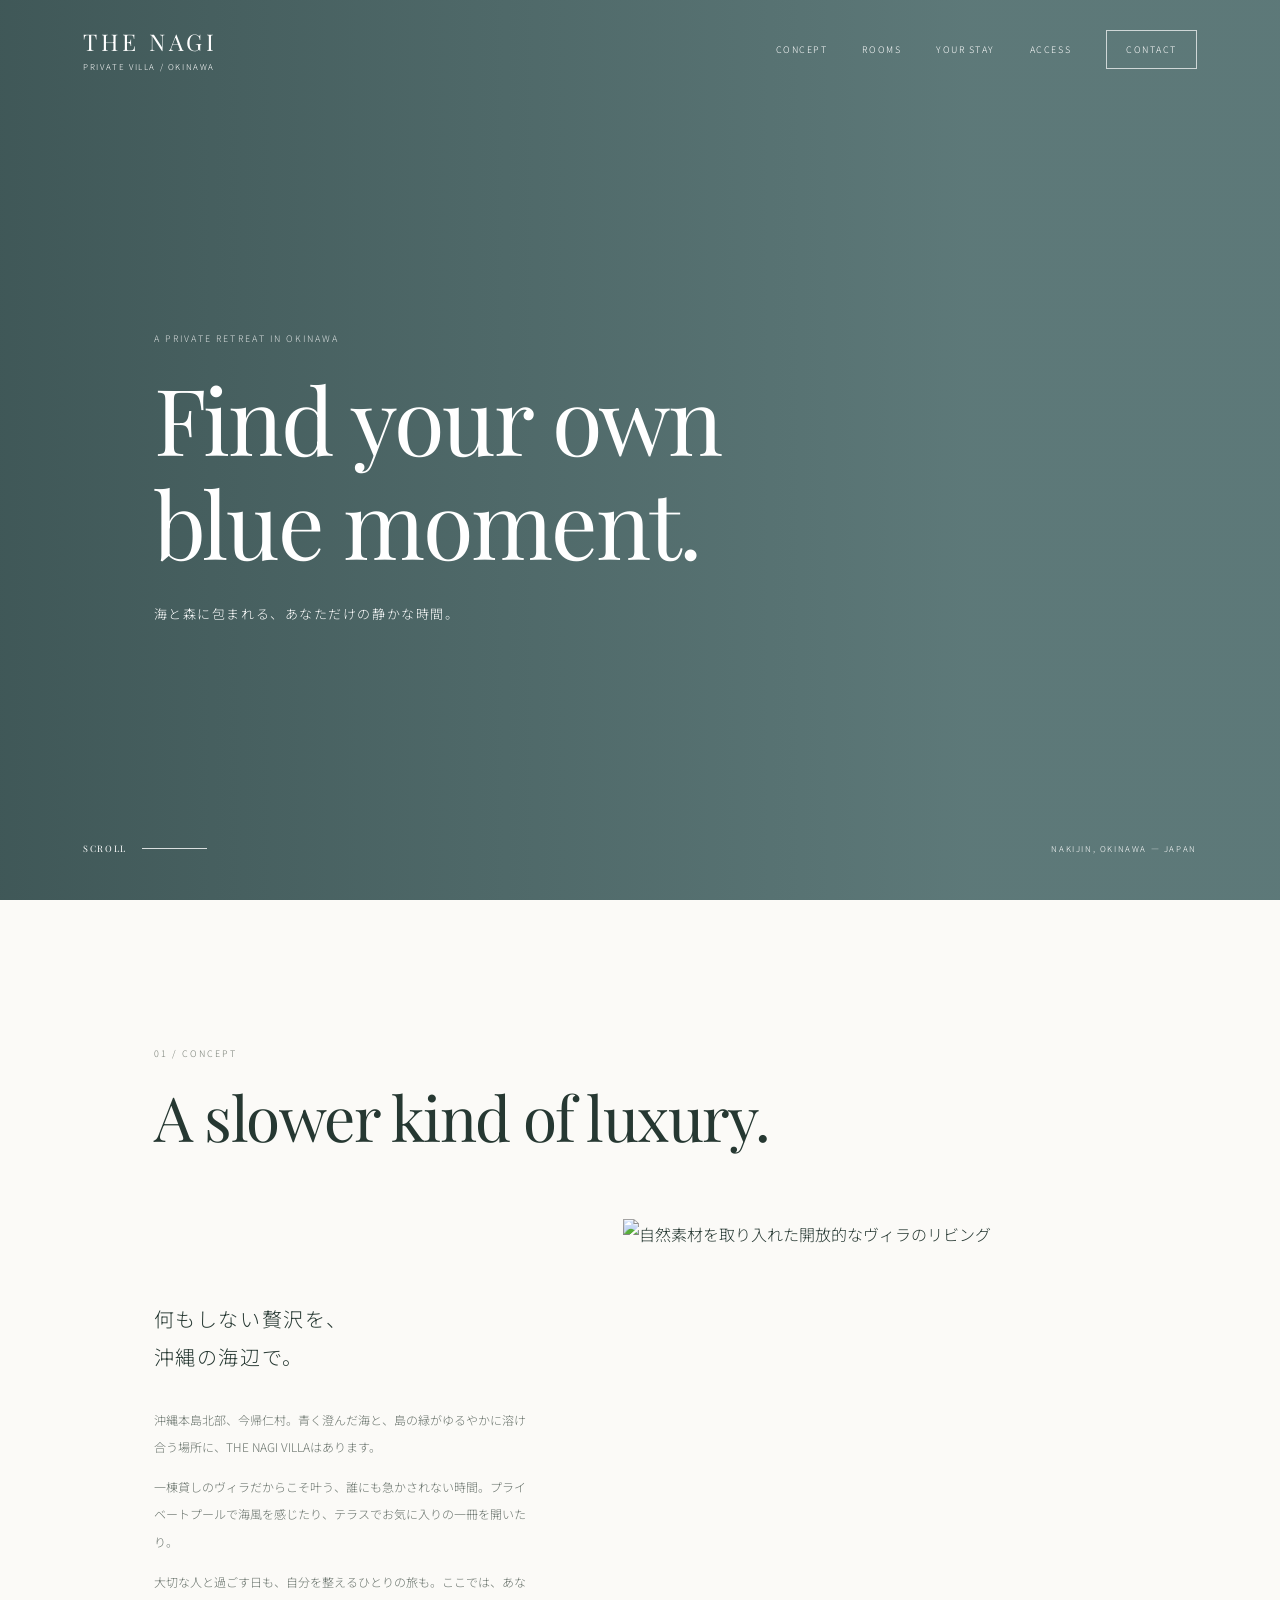
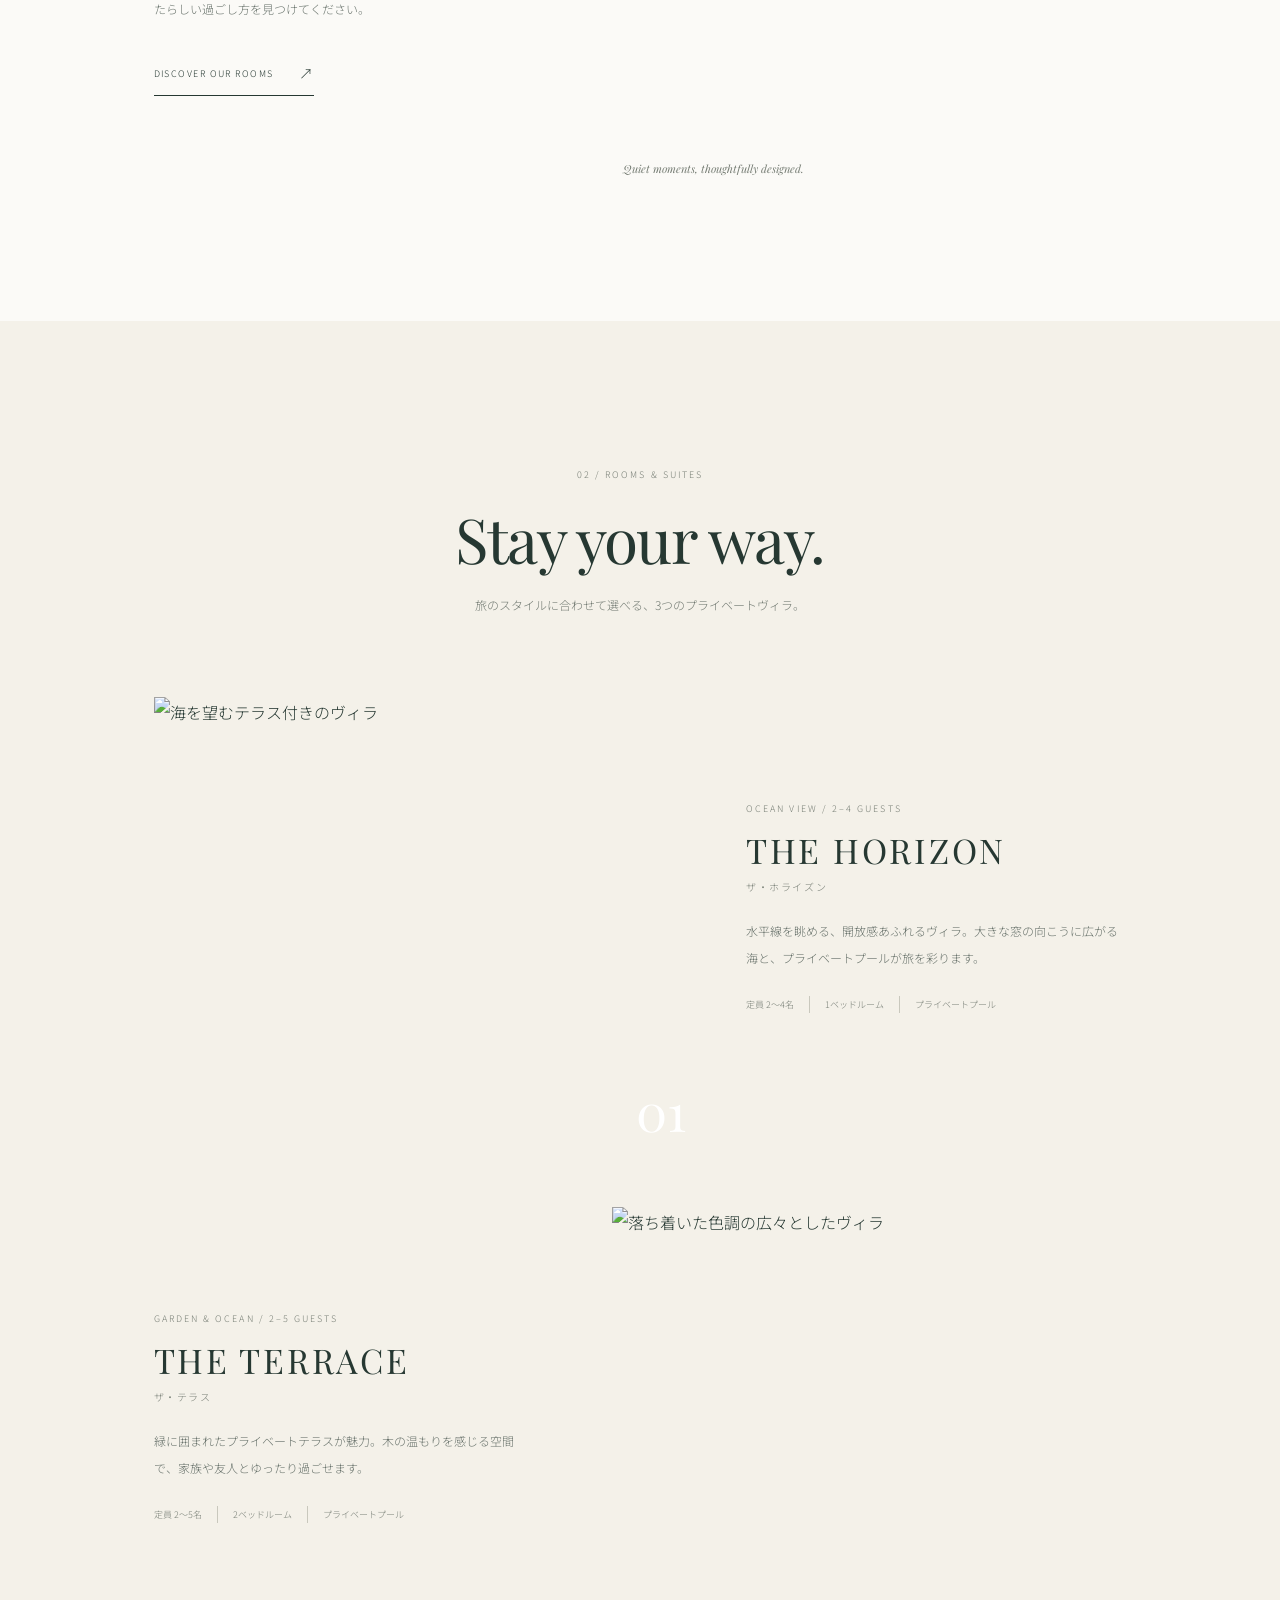
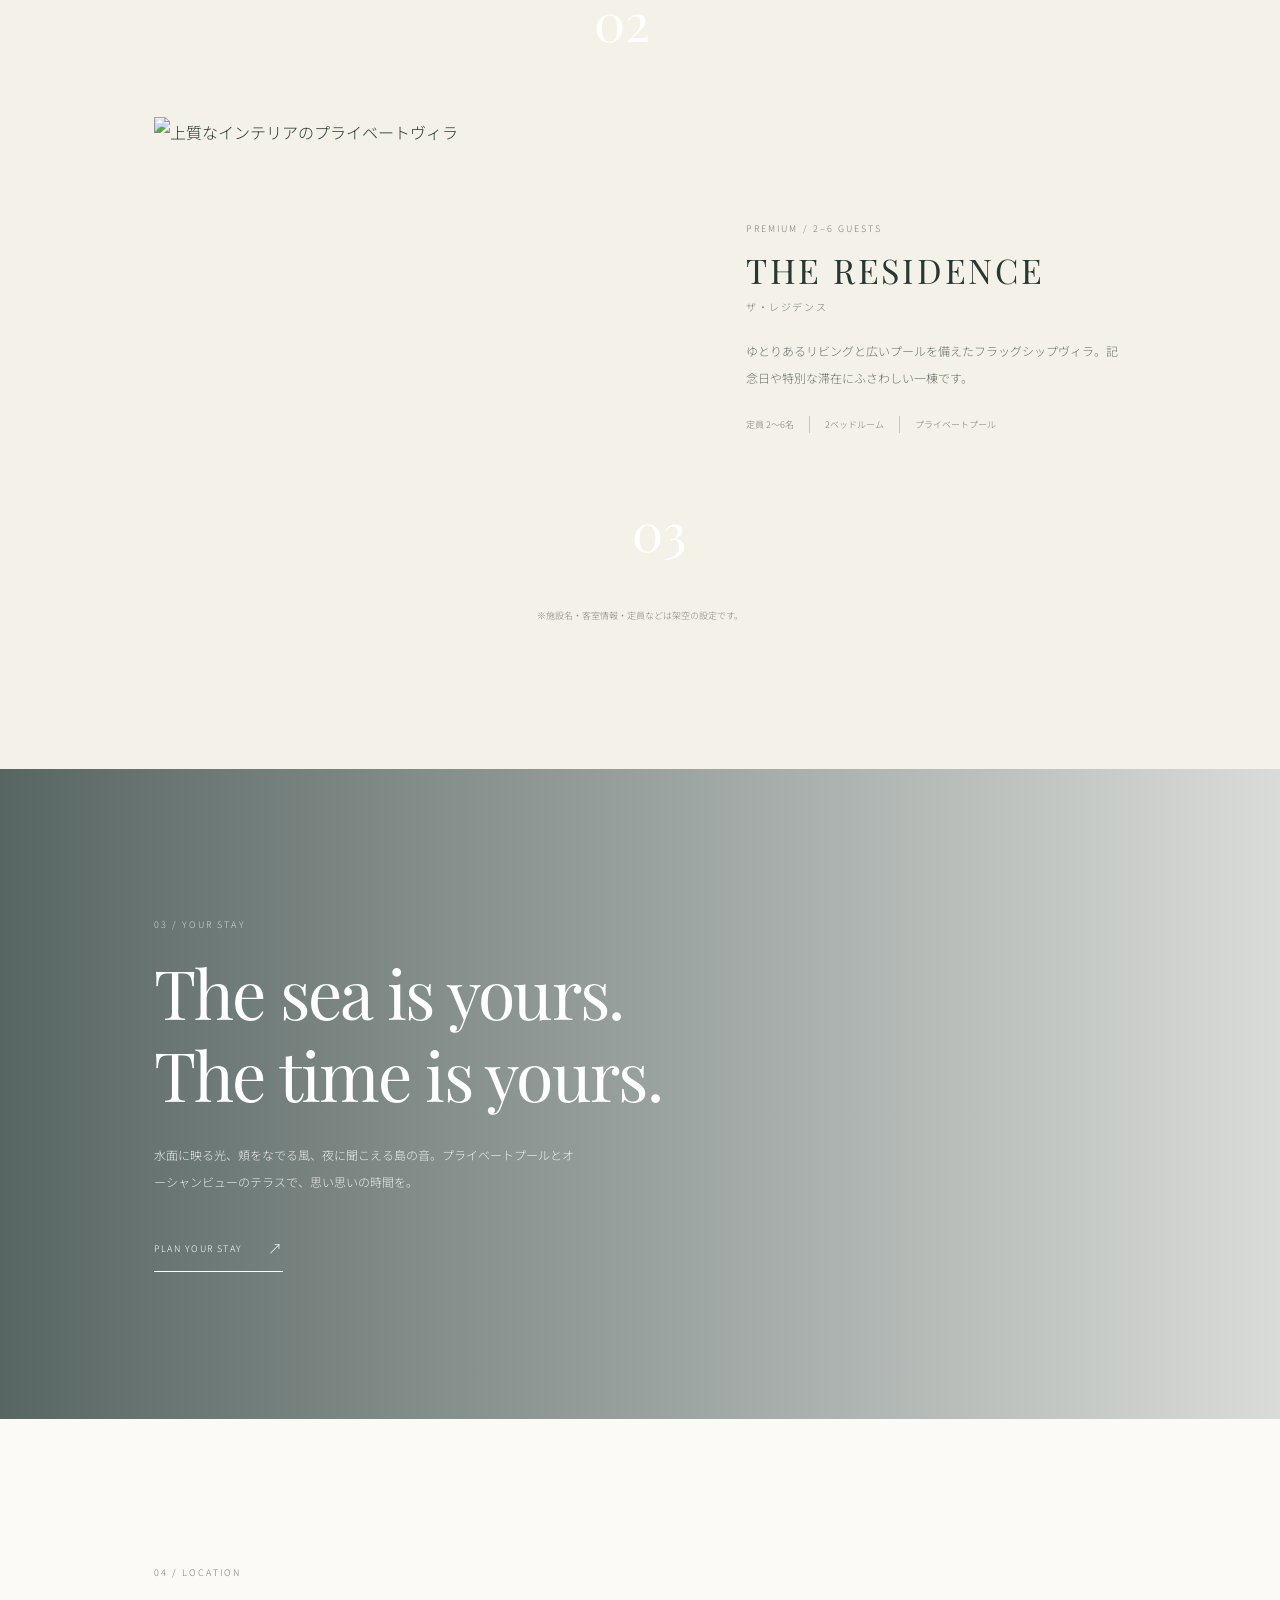
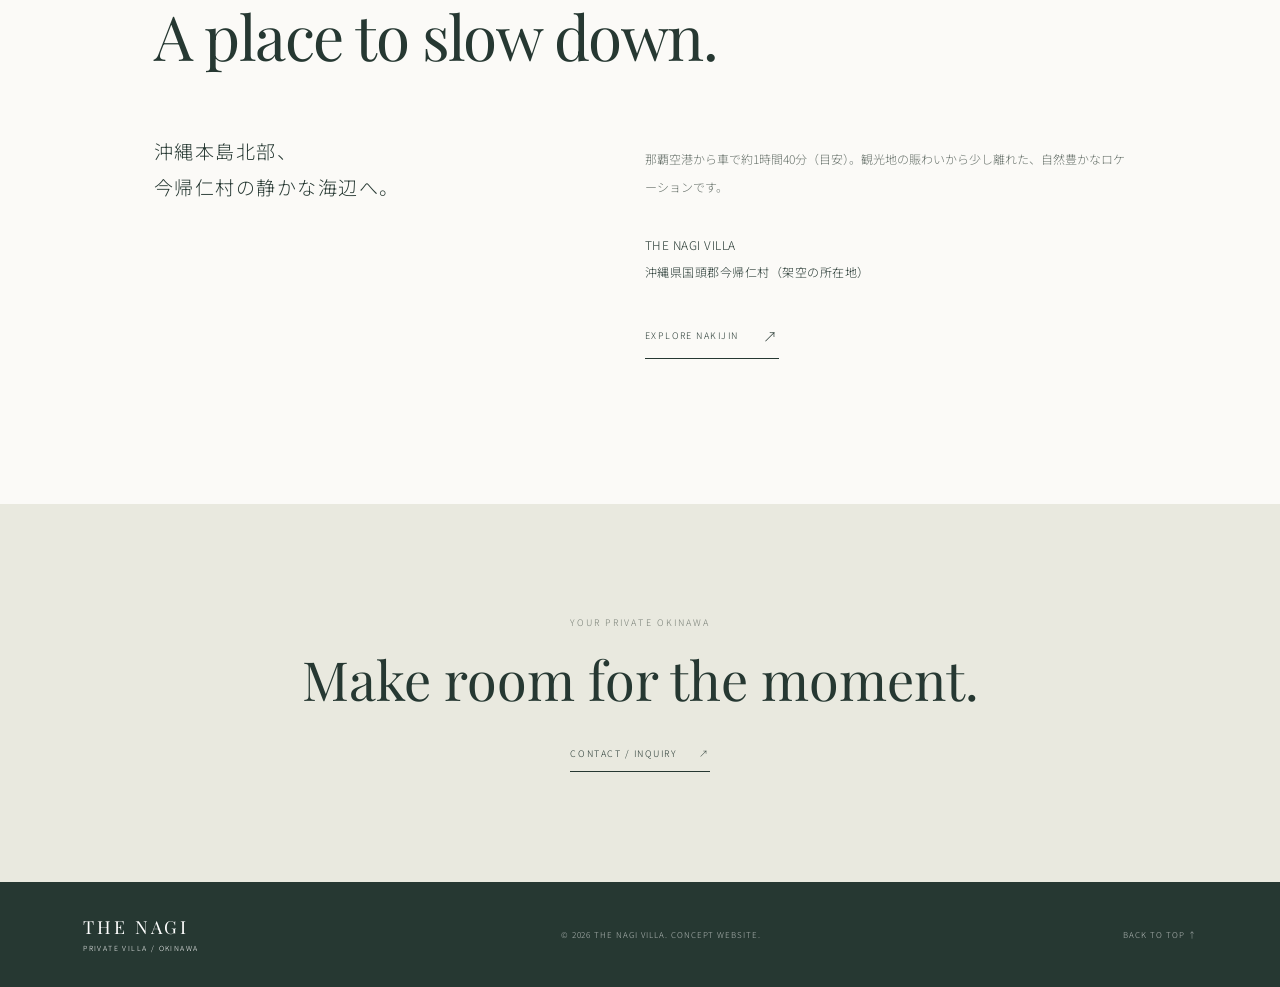
==== index.html @ 9d81b881 "紹介ページ作成" ====
<!DOCTYPE html>
<html lang="ja">

<head>
  <meta charset="UTF-8">
  <meta name="viewport" content="width=device-width, initial-scale=1.0">
  <meta name="description" content="沖縄・今帰仁村のプライベートヴィラ THE NAGI VILLA。海と自然に包まれる、静かな滞在を。">
  <title>THE NAGI VILLA | 沖縄・今帰仁村のプライベートヴィラ</title>
  <link rel="preconnect" href="https://fonts.googleapis.com">
  <link rel="preconnect" href="https://fonts.gstatic.com" crossorigin>
  <link
    href="https://fonts.googleapis.com/css2?family=Noto+Sans+JP:wght@300;400;500&family=Playfair+Display:wght@400;500&display=swap"
    rel="stylesheet">
  <link rel="stylesheet" href="css/style.css">
  <script src="js/script.js" defer></script>
</head>

<body>
  <header class="site-header" id="top">
    <a class="logo" href="#top" aria-label="THE NAGI VILLA ホーム">
      <span class="logo-main">THE NAGI</span>
      <span class="logo-sub">PRIVATE VILLA / OKINAWA</span>
    </a>

    <button class="menu-toggle" type="button" aria-label="メニューを開く" aria-expanded="false" aria-controls="global-nav">
      <span></span><span></span>
    </button>

    <nav class="global-nav" id="global-nav" aria-label="メインナビゲーション">
      <a href="#concept">CONCEPT</a>
      <a href="#rooms">ROOMS</a>
      <a href="#stay">YOUR STAY</a>
      <a href="#access">ACCESS</a>
      <a class="nav-reserve" href="mailto:hello@example.com">CONTACT</a>
    </nav>
  </header>

  <main>
    <section class="hero" aria-labelledby="hero-title">
      <div class="hero-image"></div>
      <div class="hero-content">
        <p class="eyebrow hero-eyebrow">A PRIVATE RETREAT IN OKINAWA</p>
        <h1 id="hero-title">Find your own<br>blue moment.</h1>
        <p class="hero-copy">海と森に包まれる、あなただけの静かな時間。</p>
      </div>
      <a class="scroll-link" href="#concept"><span>SCROLL</span><i></i></a>
      <p class="hero-location">NAKIJIN, OKINAWA — JAPAN</p>
    </section>

    <section class="concept section" id="concept" aria-labelledby="concept-title">
      <div class="section-heading">
        <p class="eyebrow">01 / CONCEPT</p>
        <h2 id="concept-title">A slower kind of luxury.</h2>
      </div>
      <div class="concept-grid">
        <div class="concept-copy">
          <p class="lead">何もしない贅沢を、<br>沖縄の海辺で。</p>
          <p>沖縄本島北部、今帰仁村。青く澄んだ海と、島の緑がゆるやかに溶け合う場所に、THE NAGI VILLAはあります。</p>
          <p>一棟貸しのヴィラだからこそ叶う、誰にも急かされない時間。プライベートプールで海風を感じたり、テラスでお気に入りの一冊を開いたり。</p>
          <p>大切な人と過ごす日も、自分を整えるひとりの旅も。ここでは、あなたらしい過ごし方を見つけてください。</p>
          <a class="text-link" href="#rooms">DISCOVER OUR ROOMS <span>↗</span></a>
        </div>
        <figure class="concept-photo">
          <img src="https://images.unsplash.com/photo-1600607687939-ce8a6c25118c?auto=format&fit=crop&w=1200&q=85"
            alt="自然素材を取り入れた開放的なヴィラのリビング">
          <figcaption>Quiet moments, thoughtfully designed.</figcaption>
        </figure>
      </div>
    </section>

    <section class="rooms section" id="rooms" aria-labelledby="rooms-title">
      <div class="section-heading section-heading-center">
        <p class="eyebrow">02 / ROOMS & SUITES</p>
        <h2 id="rooms-title">Stay your way.</h2>
        <p class="section-intro">旅のスタイルに合わせて選べる、3つのプライベートヴィラ。</p>
      </div>

      <div class="room-list">
        <article class="room-card">
          <div class="room-image">
            <img src="https://images.unsplash.com/photo-1613490493576-7eerde?auto=format&fit=crop&w=1200&q=85"
              alt="海を望むテラス付きのヴィラ">
            <span class="room-number">01</span>
          </div>
          <div class="room-info">
            <p class="eyebrow">OCEAN VIEW / 2–4 GUESTS</p>
            <h3>THE HORIZON</h3>
            <p class="room-jp">ザ・ホライズン</p>
            <p>水平線を眺める、開放感あふれるヴィラ。大きな窓の向こうに広がる海と、プライベートプールが旅を彩ります。</p>
            <ul class="room-spec">
              <li>定員 2〜4名</li>
              <li>1ベッドルーム</li>
              <li>プライベートプール</li>
            </ul>
          </div>
        </article>

        <article class="room-card room-card-reverse">
          <div class="room-image">
            <img src="https://images.unsplash.com/photo-1600607687920-4e2a09cf159d?auto=format&fit=crop&w=1200&q=85"
              alt="落ち着いた色調の広々としたヴィラ">
            <span class="room-number">02</span>
          </div>
          <div class="room-info">
            <p class="eyebrow">GARDEN & OCEAN / 2–5 GUESTS</p>
            <h3>THE TERRACE</h3>
            <p class="room-jp">ザ・テラス</p>
            <p>緑に囲まれたプライベートテラスが魅力。木の温もりを感じる空間で、家族や友人とゆったり過ごせます。</p>
            <ul class="room-spec">
              <li>定員 2〜5名</li>
              <li>2ベッドルーム</li>
              <li>プライベートプール</li>
            </ul>
          </div>
        </article>

        <article class="room-card">
          <div class="room-image">
            <img src="https://images.unsplash.com/photo-1600607687644-c7171b42498f?auto=format&fit=crop&w=1200&q=85"
              alt="上質なインテリアのプライベートヴィラ">
            <span class="room-number">03</span>
          </div>
          <div class="room-info">
            <p class="eyebrow">PREMIUM / 2–6 GUESTS</p>
            <h3>THE RESIDENCE</h3>
            <p class="room-jp">ザ・レジデンス</p>
            <p>ゆとりあるリビングと広いプールを備えたフラッグシップヴィラ。記念日や特別な滞在にふさわしい一棟です。</p>
            <ul class="room-spec">
              <li>定員 2〜6名</li>
              <li>2ベッドルーム</li>
              <li>プライベートプール</li>
            </ul>
          </div>
        </article>
      </div>
      <p class="notice">※施設名・客室情報・定員などは架空の設定です。</p>
    </section>

    <section class="stay" id="stay" aria-labelledby="stay-title">
      <div class="stay-image"></div>
      <div class="stay-content">
        <p class="eyebrow">03 / YOUR STAY</p>
        <h2 id="stay-title">The sea is yours.<br>The time is yours.</h2>
        <p>水面に映る光、頬をなでる風、夜に聞こえる島の音。プライベートプールとオーシャンビューのテラスで、思い思いの時間を。</p>
        <a class="light-link" href="mailto:hello@example.com">PLAN YOUR STAY <span>↗</span></a>
      </div>
    </section>

    <section class="access section" id="access" aria-labelledby="access-title">
      <div class="section-heading">
        <p class="eyebrow">04 / LOCATION</p>
        <h2 id="access-title">A place to slow down.</h2>
      </div>
      <div class="access-grid">
        <p class="lead">沖縄本島北部、<br>今帰仁村の静かな海辺へ。</p>
        <div>
          <p>那覇空港から車で約1時間40分（目安）。観光地の賑わいから少し離れた、自然豊かなロケーションです。</p>
          <p class="address">THE NAGI VILLA<br>沖縄県国頭郡今帰仁村（架空の所在地）</p>
          <a class="text-link" href="https://www.google.com/maps/search/?api=1&query=沖縄県今帰仁村" target="_blank"
            rel="noopener noreferrer">EXPLORE NAKIJIN <span>↗</span></a>
        </div>
      </div>
    </section>

    <section class="closing">
      <p class="eyebrow">YOUR PRIVATE OKINAWA</p>
      <p>Make room for the moment.</p>
      <a href="mailto:hello@example.com">CONTACT / INQUIRY <span>↗</span></a>
    </section>
  </main>

  <footer class="site-footer">
    <a class="logo footer-logo" href="#top">
      <span class="logo-main">THE NAGI</span>
      <span class="logo-sub">PRIVATE VILLA / OKINAWA</span>
    </a>
    <p>© 2026 THE NAGI VILLA. CONCEPT WEBSITE.</p>
    <a href="#top" class="back-top">BACK TO TOP ↑</a>
  </footer>
</body>

</html>
---- css/style.css ----
@charset "UTF-8";

:root {
  --ink: #263832;
  --muted: #777e75;
  --sand: #f4f1e9;
  --paper: #fbfaf7;
  --line: #dedbd1;
  --green: #40594d;
  --serif: "Playfair Display", Georgia, serif;
  --sans: "Noto Sans JP", sans-serif;
}

* { box-sizing: border-box; }
html { scroll-behavior: smooth; }
body {
  margin: 0;
  color: var(--ink);
  background: var(--paper);
  font-family: var(--sans);
  font-weight: 300;
  line-height: 1.9;
}
a { color: inherit; text-decoration: none; }
img { display: block; width: 100%; height: 100%; object-fit: cover; }
button { font: inherit; }

.site-header {
  position: absolute;
  z-index: 10;
  top: 0;
  left: 0;
  display: flex;
  align-items: center;
  justify-content: space-between;
  width: 100%;
  padding: 28px 6.5%;
  color: #fff;
}
.logo { display: inline-flex; flex-direction: column; line-height: 1.2; }
.logo-main { font-family: var(--serif); font-size: 23px; letter-spacing: .16em; }
.logo-sub { margin-top: 6px; font-size: 8px; letter-spacing: .2em; }
.global-nav { display: flex; align-items: center; gap: 35px; }
.global-nav a { font-size: 9px; letter-spacing: .17em; }
.global-nav a:not(.nav-reserve) { transition: opacity .25s; }
.global-nav a:not(.nav-reserve):hover { opacity: .65; }
.nav-reserve { padding: 10px 19px; border: 1px solid rgba(255,255,255,.7); }
.menu-toggle { display: none; }

.hero {
  position: relative;
  display: flex;
  align-items: center;
  min-height: 760px;
  height: 100svh;
  max-height: 1000px;
  overflow: hidden;
  color: #fff;
  background: #607c7c;
}
.hero-image, .stay-image { position: absolute; inset: 0; background-size: cover; background-position: center; }
.hero-image {
  background-image: linear-gradient(90deg, rgba(20,39,39,.43), rgba(20,39,39,.04) 75%),
    url("https://images.unsplash.com/photo-1500375592092-40eb2168fd21?auto=format&fit=crop&w=2200&q=90");
  transform: scale(1.02);
}
.hero-content { position: relative; z-index: 1; width: min(760px, 80%); margin: 70px 0 0 12%; }
.eyebrow { margin: 0 0 18px; color: var(--muted); font-size: 9px; letter-spacing: .23em; }
.hero-eyebrow { color: rgba(255,255,255,.8); }
.hero h1 { margin: 0; font: 400 clamp(48px, 7.2vw, 94px)/1.13 var(--serif); letter-spacing: -.025em; }
.hero-copy { margin-top: 28px; font-size: 13px; letter-spacing: .12em; }
.scroll-link { position: absolute; bottom: 46px; left: 6.5%; display: flex; align-items: center; gap: 15px; font: 9px var(--serif); letter-spacing: .18em; }
.scroll-link i { display: block; width: 65px; height: 1px; background: rgba(255,255,255,.8); }
.hero-location { position: absolute; right: 6.5%; bottom: 36px; font-size: 8px; letter-spacing: .2em; }

.section { padding: 145px 12%; }
.section-heading h2, .stay h2 { margin: 0; font: 400 clamp(38px, 5vw, 62px)/1.2 var(--serif); letter-spacing: -.025em; }
.concept-grid { display: grid; grid-template-columns: .85fr 1.15fr; gap: 10%; align-items: center; margin-top: 65px; }
.concept-copy { max-width: 440px; }
.lead { margin: 0 0 30px; font-size: 20px; line-height: 1.9; letter-spacing: .08em; }
.concept-copy > p:not(.lead), .access-grid > div > p { color: #69736c; font-size: 12px; line-height: 2.3; }
.text-link, .light-link { display: inline-flex; align-items: center; gap: 25px; margin-top: 25px; padding-bottom: 9px; border-bottom: 1px solid currentColor; font-size: 9px; letter-spacing: .16em; }
.text-link span, .light-link span { font-size: 14px; }
.concept-photo { margin: 0; }
.concept-photo img { height: 530px; }
.concept-photo figcaption { margin-top: 12px; color: var(--muted); font: italic 11px var(--serif); }

.rooms { background: var(--sand); }
.section-heading-center { text-align: center; }
.section-intro { margin: 18px 0 0; color: #737b73; font-size: 12px; }
.room-list { display: grid; gap: 90px; max-width: 1120px; margin: 80px auto 0; }
.room-card { display: grid; grid-template-columns: 1.15fr .85fr; align-items: center; gap: 8%; }
.room-card-reverse { grid-template-columns: .85fr 1.15fr; }
.room-card-reverse .room-image { order: 2; }
.room-image { position: relative; height: 420px; }
.room-number { position: absolute; right: -18px; bottom: -28px; color: #fff; font: 52px var(--serif); }
.room-card-reverse .room-number { right: auto; left: -18px; }
.room-info { padding: 20px 0; }
.room-info .eyebrow { margin-bottom: 10px; }
.room-info h3 { margin: 0; font: 400 34px var(--serif); letter-spacing: .08em; }
.room-jp { margin: 4px 0 22px; color: var(--muted); font-size: 10px; letter-spacing: .16em; }
.room-info > p:not(.eyebrow):not(.room-jp) { color: #69736c; font-size: 12px; line-height: 2.2; }
.room-spec { display: flex; flex-wrap: wrap; gap: 8px 15px; margin: 25px 0 0; padding: 0; list-style: none; color: #777e75; font-size: 9px; }
.room-spec li { padding-right: 15px; border-right: 1px solid #c9c8bd; }
.room-spec li:last-child { border: 0; }
.notice { margin: 70px 0 0; color: #85877f; text-align: center; font-size: 9px; }

.stay { position: relative; display: flex; align-items: center; min-height: 650px; color: #fff; overflow: hidden; }
.stay-image {
  background-image: linear-gradient(90deg, rgba(25,45,42,.72), rgba(25,45,42,.15)),
    url("https://images.unsplash.com/photo-1571896349842-33c89424de2d?auto=format&fit=crop&w=2200&q=85");
  background-position: center 55%;
}
.stay-content { position: relative; width: min(560px, 75%); margin-left: 12%; padding: 100px 0; }
.stay-content .eyebrow { color: rgba(255,255,255,.7); }
.stay h2 { font-size: clamp(42px, 5.5vw, 68px); }
.stay-content > p:not(.eyebrow) { max-width: 420px; margin-top: 28px; color: rgba(255,255,255,.85); font-size: 12px; line-height: 2.2; }
.light-link { margin-top: 28px; }

.access-grid { display: grid; grid-template-columns: .9fr 1.1fr; gap: 10%; margin-top: 60px; }
.access-grid .lead { font-size: 19px; }
.address { margin-top: 30px; color: var(--ink) !important; letter-spacing: .04em; }
.closing { padding: 110px 20px; background: #e9e9df; text-align: center; }
.closing .eyebrow { margin-bottom: 12px; }
.closing > p:nth-child(2) { margin: 0; font: 400 clamp(32px, 4.5vw, 54px) var(--serif); }
.closing a { display: inline-block; margin-top: 30px; padding-bottom: 8px; border-bottom: 1px solid var(--ink); font-size: 9px; letter-spacing: .17em; }
.closing a span { margin-left: 18px; }
.site-footer { display: flex; align-items: center; justify-content: space-between; gap: 20px; padding: 35px 6.5%; background: #263832; color: #fff; }
.footer-logo .logo-main { font-size: 18px; }
.footer-logo .logo-sub { font-size: 7px; }
.site-footer p, .back-top { margin: 0; color: rgba(255,255,255,.65); font-size: 8px; letter-spacing: .12em; }

@media (max-width: 800px) {
  .site-header { padding: 22px 6%; }
  .menu-toggle { display: flex; flex-direction: column; gap: 6px; position: relative; z-index: 12; width: 38px; padding: 10px 3px; border: 0; background: transparent; }
  .menu-toggle span { display: block; width: 30px; height: 1px; background: #fff; transition: transform .25s; }
  .menu-toggle[aria-expanded="true"] span:first-child { transform: translateY(3.5px) rotate(45deg); }
  .menu-toggle[aria-expanded="true"] span:last-child { transform: translateY(-3.5px) rotate(-45deg); }
  .global-nav { position: absolute; top: 0; right: 0; left: 0; display: flex; flex-direction: column; align-items: center; gap: 27px; padding: 105px 20px 40px; background: rgba(38,56,50,.97); opacity: 0; visibility: hidden; transform: translateY(-8px); transition: .25s; }
  .global-nav.is-open { opacity: 1; visibility: visible; transform: translateY(0); }
  .global-nav a { font-size: 11px; }
  .hero { min-height: 680px; }
  .hero-content { margin-left: 8%; }
  .hero h1 { font-size: clamp(48px, 12vw, 76px); }
  .hero-location { display: none; }
  .section { padding: 95px 8%; }
  .concept-grid, .access-grid { grid-template-columns: 1fr; gap: 42px; margin-top: 45px; }
  .concept-photo img { height: 420px; }
  .room-list { gap: 70px; margin-top: 55px; }
  .room-card, .room-card-reverse { grid-template-columns: 1fr; gap: 28px; }
  .room-card-reverse .room-image { order: 0; }
  .room-image { height: 380px; }
  .room-number, .room-card-reverse .room-number { right: 15px; left: auto; bottom: -25px; }
  .stay { min-height: 600px; }
  .stay-content { margin-left: 8%; }
  .site-footer { flex-wrap: wrap; padding: 30px 8%; }
  .site-footer p { order: 3; width: 100%; }
}

@media (max-width: 480px) {
  .hero { min-height: 620px; }
  .hero-content { width: 88%; }
  .hero-copy { font-size: 11px; }
  .section-heading h2 { font-size: 39px; }
  .concept-photo img { height: 330px; }
  .room-image { height: 290px; }
  .room-info h3 { font-size: 29px; }
  .stay-content { width: 84%; }
  .stay h2 { font-size: 43px; }
  .closing { padding: 85px 18px; }
}
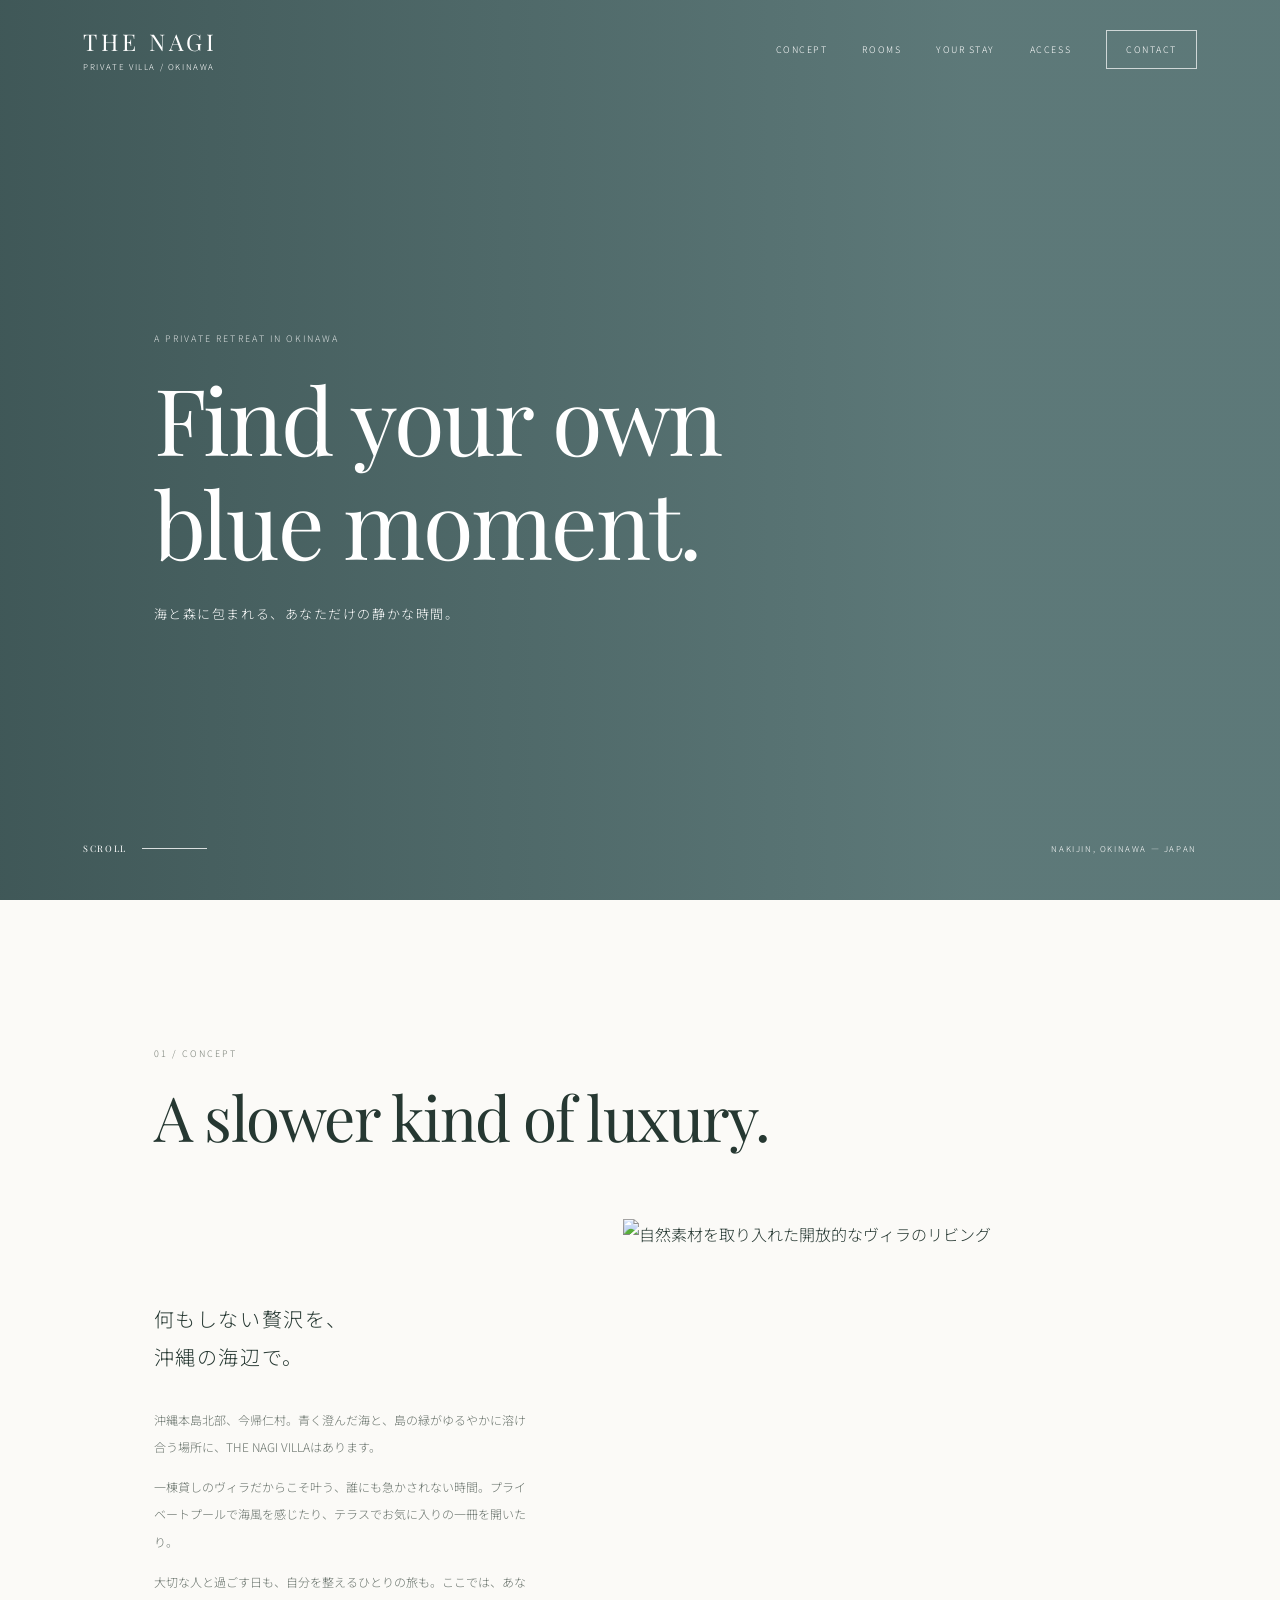
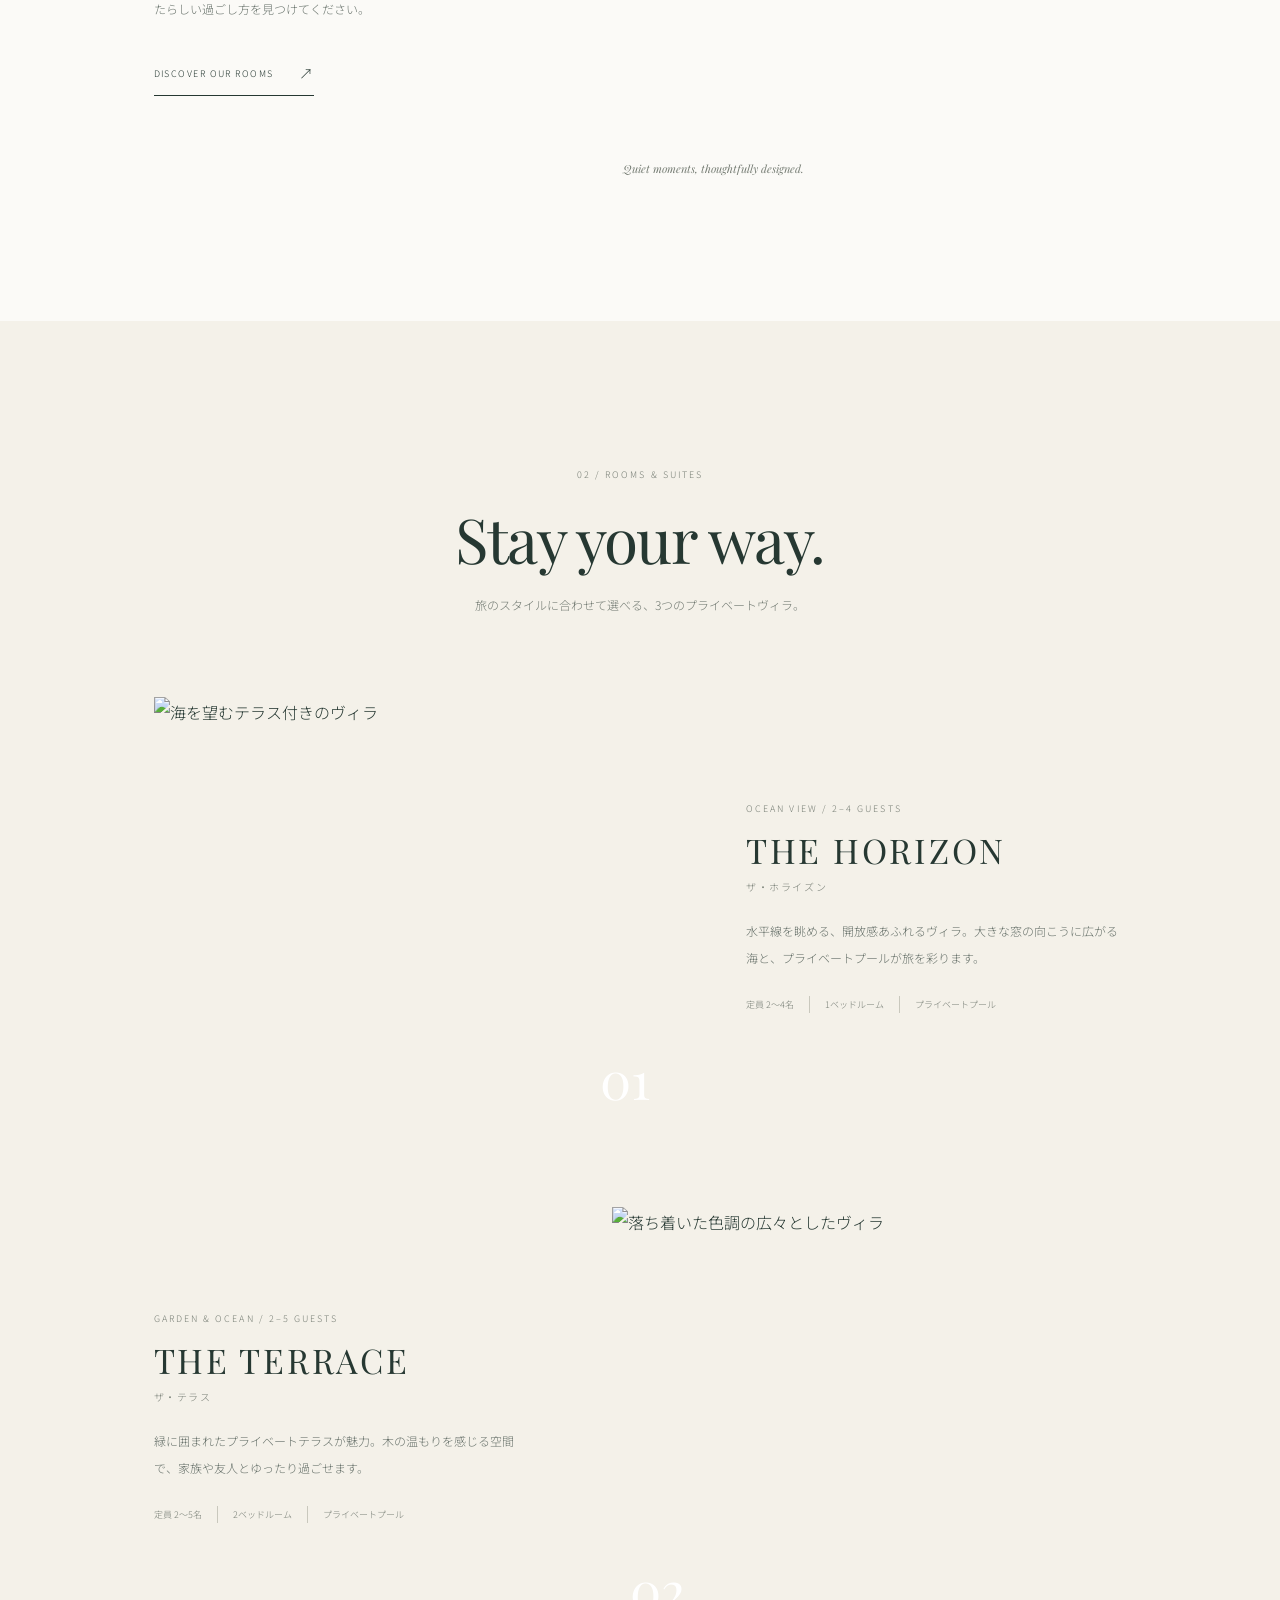
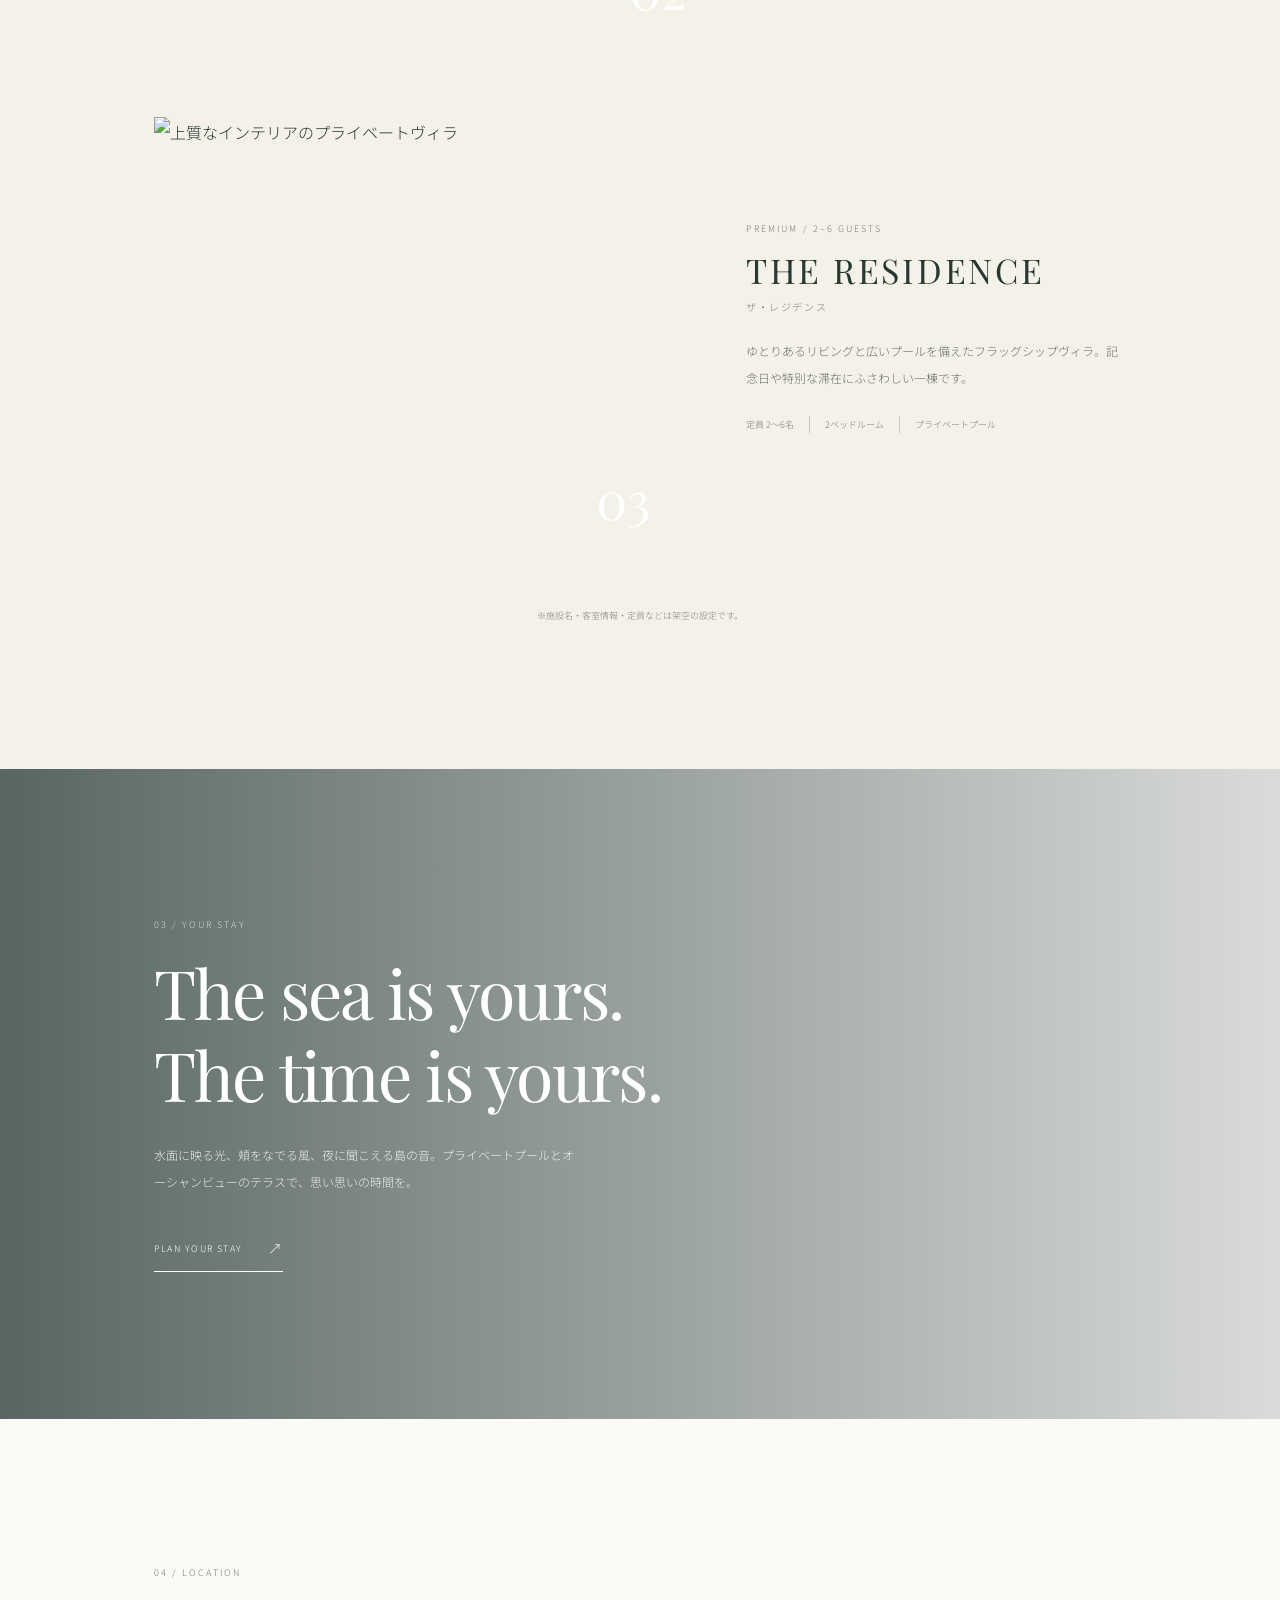
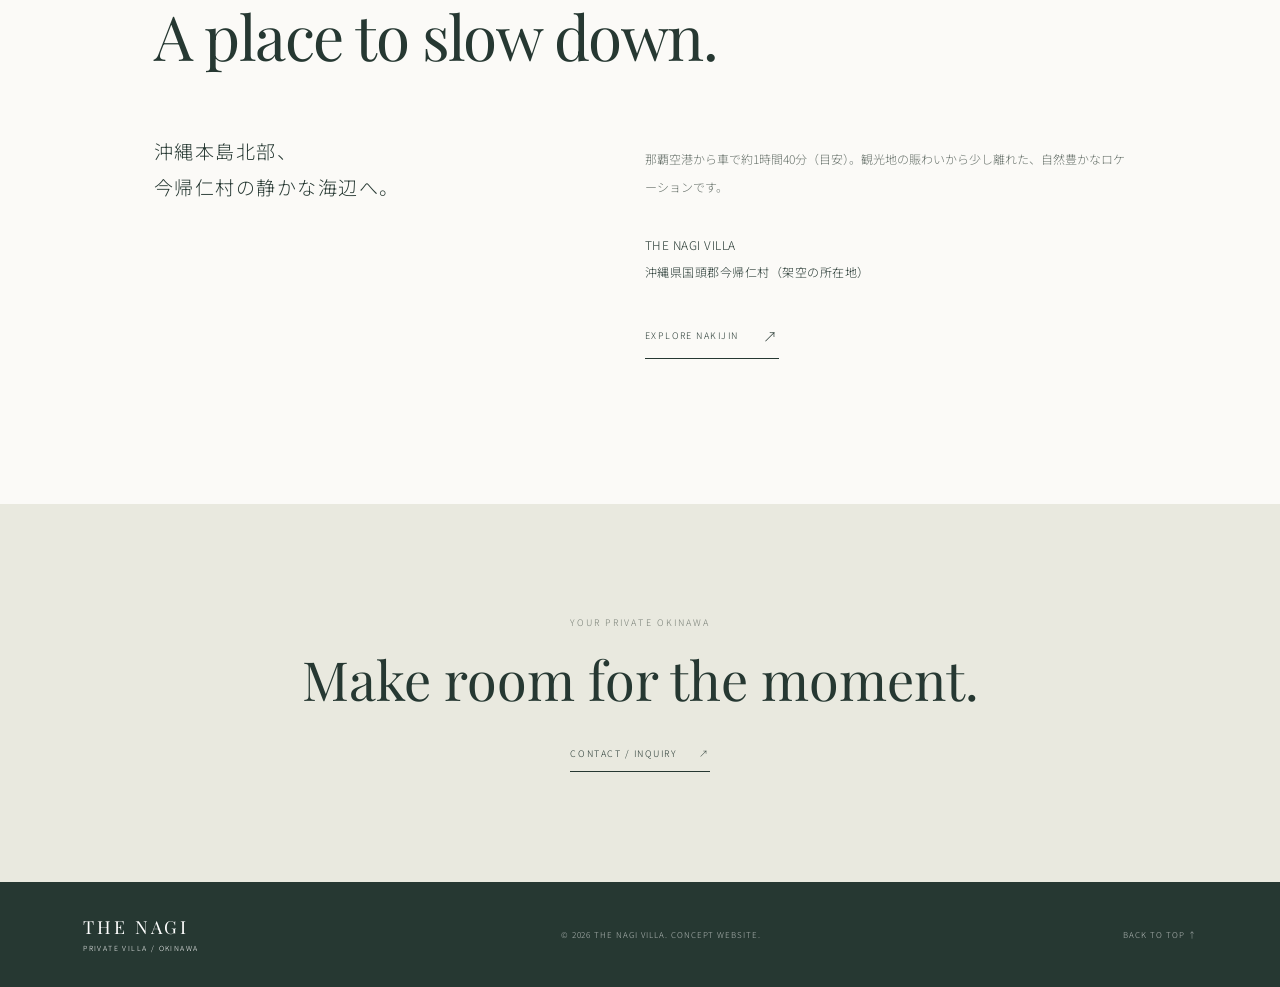
==== commit 5ac4e9e7: "紹介ページ部屋①画像修正" ====
--- a/index.html
+++ b/index.html
@@ -78,7 +78,7 @@
       <div class="room-list">
         <article class="room-card">
           <div class="room-image">
-            <img src="https://images.unsplash.com/photo-1613490493576-7eerde?auto=format&fit=crop&w=1200&q=85"
+            <img src="https://images.unsplash.com/photo-1613490493576-7fde63acd811?auto=format&fit=crop&w=1200&q=85"
               alt="海を望むテラス付きのヴィラ">
             <span class="room-number">01</span>
           </div>
--- a/css/style.css
+++ b/css/style.css
@@ -11,8 +11,14 @@
   --sans: "Noto Sans JP", sans-serif;
 }
 
-* { box-sizing: border-box; }
-html { scroll-behavior: smooth; }
+* {
+  box-sizing: border-box;
+}
+
+html {
+  scroll-behavior: smooth;
+}
+
 body {
   margin: 0;
   color: var(--ink);
@@ -21,9 +27,22 @@
   font-weight: 300;
   line-height: 1.9;
 }
-a { color: inherit; text-decoration: none; }
-img { display: block; width: 100%; height: 100%; object-fit: cover; }
-button { font: inherit; }
+
+a {
+  color: inherit;
+  text-decoration: none;
+}
+
+img {
+  display: block;
+  width: 100%;
+  height: 100%;
+  object-fit: cover;
+}
+
+button {
+  font: inherit;
+}
 
 .site-header {
   position: absolute;
@@ -37,15 +56,52 @@
   padding: 28px 6.5%;
   color: #fff;
 }
-.logo { display: inline-flex; flex-direction: column; line-height: 1.2; }
-.logo-main { font-family: var(--serif); font-size: 23px; letter-spacing: .16em; }
-.logo-sub { margin-top: 6px; font-size: 8px; letter-spacing: .2em; }
-.global-nav { display: flex; align-items: center; gap: 35px; }
-.global-nav a { font-size: 9px; letter-spacing: .17em; }
-.global-nav a:not(.nav-reserve) { transition: opacity .25s; }
-.global-nav a:not(.nav-reserve):hover { opacity: .65; }
-.nav-reserve { padding: 10px 19px; border: 1px solid rgba(255,255,255,.7); }
-.menu-toggle { display: none; }
+
+.logo {
+  display: inline-flex;
+  flex-direction: column;
+  line-height: 1.2;
+}
+
+.logo-main {
+  font-family: var(--serif);
+  font-size: 23px;
+  letter-spacing: .16em;
+}
+
+.logo-sub {
+  margin-top: 6px;
+  font-size: 8px;
+  letter-spacing: .2em;
+}
+
+.global-nav {
+  display: flex;
+  align-items: center;
+  gap: 35px;
+}
+
+.global-nav a {
+  font-size: 9px;
+  letter-spacing: .17em;
+}
+
+.global-nav a:not(.nav-reserve) {
+  transition: opacity .25s;
+}
+
+.global-nav a:not(.nav-reserve):hover {
+  opacity: .65;
+}
+
+.nav-reserve {
+  padding: 10px 19px;
+  border: 1px solid rgba(255, 255, 255, .7);
+}
+
+.menu-toggle {
+  display: none;
+}
 
 .hero {
   position: relative;
@@ -58,114 +114,551 @@
   color: #fff;
   background: #607c7c;
 }
-.hero-image, .stay-image { position: absolute; inset: 0; background-size: cover; background-position: center; }
+
+.hero-image,
+.stay-image {
+  position: absolute;
+  inset: 0;
+  background-size: cover;
+  background-position: center;
+}
+
 .hero-image {
-  background-image: linear-gradient(90deg, rgba(20,39,39,.43), rgba(20,39,39,.04) 75%),
+  background-image: linear-gradient(90deg, rgba(20, 39, 39, .43), rgba(20, 39, 39, .04) 75%),
     url("https://images.unsplash.com/photo-1500375592092-40eb2168fd21?auto=format&fit=crop&w=2200&q=90");
   transform: scale(1.02);
 }
-.hero-content { position: relative; z-index: 1; width: min(760px, 80%); margin: 70px 0 0 12%; }
-.eyebrow { margin: 0 0 18px; color: var(--muted); font-size: 9px; letter-spacing: .23em; }
-.hero-eyebrow { color: rgba(255,255,255,.8); }
-.hero h1 { margin: 0; font: 400 clamp(48px, 7.2vw, 94px)/1.13 var(--serif); letter-spacing: -.025em; }
-.hero-copy { margin-top: 28px; font-size: 13px; letter-spacing: .12em; }
-.scroll-link { position: absolute; bottom: 46px; left: 6.5%; display: flex; align-items: center; gap: 15px; font: 9px var(--serif); letter-spacing: .18em; }
-.scroll-link i { display: block; width: 65px; height: 1px; background: rgba(255,255,255,.8); }
-.hero-location { position: absolute; right: 6.5%; bottom: 36px; font-size: 8px; letter-spacing: .2em; }
-
-.section { padding: 145px 12%; }
-.section-heading h2, .stay h2 { margin: 0; font: 400 clamp(38px, 5vw, 62px)/1.2 var(--serif); letter-spacing: -.025em; }
-.concept-grid { display: grid; grid-template-columns: .85fr 1.15fr; gap: 10%; align-items: center; margin-top: 65px; }
-.concept-copy { max-width: 440px; }
-.lead { margin: 0 0 30px; font-size: 20px; line-height: 1.9; letter-spacing: .08em; }
-.concept-copy > p:not(.lead), .access-grid > div > p { color: #69736c; font-size: 12px; line-height: 2.3; }
-.text-link, .light-link { display: inline-flex; align-items: center; gap: 25px; margin-top: 25px; padding-bottom: 9px; border-bottom: 1px solid currentColor; font-size: 9px; letter-spacing: .16em; }
-.text-link span, .light-link span { font-size: 14px; }
-.concept-photo { margin: 0; }
-.concept-photo img { height: 530px; }
-.concept-photo figcaption { margin-top: 12px; color: var(--muted); font: italic 11px var(--serif); }
-
-.rooms { background: var(--sand); }
-.section-heading-center { text-align: center; }
-.section-intro { margin: 18px 0 0; color: #737b73; font-size: 12px; }
-.room-list { display: grid; gap: 90px; max-width: 1120px; margin: 80px auto 0; }
-.room-card { display: grid; grid-template-columns: 1.15fr .85fr; align-items: center; gap: 8%; }
-.room-card-reverse { grid-template-columns: .85fr 1.15fr; }
-.room-card-reverse .room-image { order: 2; }
-.room-image { position: relative; height: 420px; }
-.room-number { position: absolute; right: -18px; bottom: -28px; color: #fff; font: 52px var(--serif); }
-.room-card-reverse .room-number { right: auto; left: -18px; }
-.room-info { padding: 20px 0; }
-.room-info .eyebrow { margin-bottom: 10px; }
-.room-info h3 { margin: 0; font: 400 34px var(--serif); letter-spacing: .08em; }
-.room-jp { margin: 4px 0 22px; color: var(--muted); font-size: 10px; letter-spacing: .16em; }
-.room-info > p:not(.eyebrow):not(.room-jp) { color: #69736c; font-size: 12px; line-height: 2.2; }
-.room-spec { display: flex; flex-wrap: wrap; gap: 8px 15px; margin: 25px 0 0; padding: 0; list-style: none; color: #777e75; font-size: 9px; }
-.room-spec li { padding-right: 15px; border-right: 1px solid #c9c8bd; }
-.room-spec li:last-child { border: 0; }
-.notice { margin: 70px 0 0; color: #85877f; text-align: center; font-size: 9px; }
-
-.stay { position: relative; display: flex; align-items: center; min-height: 650px; color: #fff; overflow: hidden; }
+
+.hero-content {
+  position: relative;
+  z-index: 1;
+  width: min(760px, 80%);
+  margin: 70px 0 0 12%;
+}
+
+.eyebrow {
+  margin: 0 0 18px;
+  color: var(--muted);
+  font-size: 9px;
+  letter-spacing: .23em;
+}
+
+.hero-eyebrow {
+  color: rgba(255, 255, 255, .8);
+}
+
+.hero h1 {
+  margin: 0;
+  font: 400 clamp(48px, 7.2vw, 94px)/1.13 var(--serif);
+  letter-spacing: -.025em;
+}
+
+.hero-copy {
+  margin-top: 28px;
+  font-size: 13px;
+  letter-spacing: .12em;
+}
+
+.scroll-link {
+  position: absolute;
+  bottom: 46px;
+  left: 6.5%;
+  display: flex;
+  align-items: center;
+  gap: 15px;
+  font: 9px var(--serif);
+  letter-spacing: .18em;
+}
+
+.scroll-link i {
+  display: block;
+  width: 65px;
+  height: 1px;
+  background: rgba(255, 255, 255, .8);
+}
+
+.hero-location {
+  position: absolute;
+  right: 6.5%;
+  bottom: 36px;
+  font-size: 8px;
+  letter-spacing: .2em;
+}
+
+.section {
+  padding: 145px 12%;
+}
+
+.section-heading h2,
+.stay h2 {
+  margin: 0;
+  font: 400 clamp(38px, 5vw, 62px)/1.2 var(--serif);
+  letter-spacing: -.025em;
+}
+
+.concept-grid {
+  display: grid;
+  grid-template-columns: .85fr 1.15fr;
+  gap: 10%;
+  align-items: center;
+  margin-top: 65px;
+}
+
+.concept-copy {
+  max-width: 440px;
+}
+
+.lead {
+  margin: 0 0 30px;
+  font-size: 20px;
+  line-height: 1.9;
+  letter-spacing: .08em;
+}
+
+.concept-copy>p:not(.lead),
+.access-grid>div>p {
+  color: #69736c;
+  font-size: 12px;
+  line-height: 2.3;
+}
+
+.text-link,
+.light-link {
+  display: inline-flex;
+  align-items: center;
+  gap: 25px;
+  margin-top: 25px;
+  padding-bottom: 9px;
+  border-bottom: 1px solid currentColor;
+  font-size: 9px;
+  letter-spacing: .16em;
+}
+
+.text-link span,
+.light-link span {
+  font-size: 14px;
+}
+
+.concept-photo {
+  margin: 0;
+}
+
+.concept-photo img {
+  height: 530px;
+}
+
+.concept-photo figcaption {
+  margin-top: 12px;
+  color: var(--muted);
+  font: italic 11px var(--serif);
+}
+
+.rooms {
+  background: var(--sand);
+}
+
+.section-heading-center {
+  text-align: center;
+}
+
+.section-intro {
+  margin: 18px 0 0;
+  color: #737b73;
+  font-size: 12px;
+}
+
+.room-list {
+  display: grid;
+  gap: 90px;
+  max-width: 1120px;
+  margin: 80px auto 0;
+}
+
+.room-card {
+  display: grid;
+  grid-template-columns: 1.15fr .85fr;
+  align-items: center;
+  gap: 8%;
+}
+
+.room-card-reverse {
+  grid-template-columns: .85fr 1.15fr;
+}
+
+.room-card-reverse .room-image {
+  order: 2;
+}
+
+.room-image {
+  position: relative;
+  height: 420px;
+  overflow: hidden;
+}
+
+.room-image img {
+  display: block;
+  width: 100%;
+  height: 100%;
+  object-fit: cover;
+  object-position: center;
+}
+
+.room-number {
+  position: absolute;
+  right: 18px;
+  bottom: 12px;
+  color: #fff;
+  font: 52px var(--serif);
+  line-height: 1;
+  z-index: 1;
+}
+
+.room-card-reverse .room-number {
+  right: auto;
+  left: 18px;
+}
+
+.room-info {
+  padding: 20px 0;
+}
+
+.room-info .eyebrow {
+  margin-bottom: 10px;
+}
+
+.room-info h3 {
+  margin: 0;
+  font: 400 34px var(--serif);
+  letter-spacing: .08em;
+}
+
+.room-jp {
+  margin: 4px 0 22px;
+  color: var(--muted);
+  font-size: 10px;
+  letter-spacing: .16em;
+}
+
+.room-info>p:not(.eyebrow):not(.room-jp) {
+  color: #69736c;
+  font-size: 12px;
+  line-height: 2.2;
+}
+
+.room-spec {
+  display: flex;
+  flex-wrap: wrap;
+  gap: 8px 15px;
+  margin: 25px 0 0;
+  padding: 0;
+  list-style: none;
+  color: #777e75;
+  font-size: 9px;
+}
+
+.room-spec li {
+  padding-right: 15px;
+  border-right: 1px solid #c9c8bd;
+}
+
+.room-spec li:last-child {
+  border: 0;
+}
+
+.notice {
+  margin: 70px 0 0;
+  color: #85877f;
+  text-align: center;
+  font-size: 9px;
+}
+
+.stay {
+  position: relative;
+  display: flex;
+  align-items: center;
+  min-height: 650px;
+  color: #fff;
+  overflow: hidden;
+}
+
 .stay-image {
-  background-image: linear-gradient(90deg, rgba(25,45,42,.72), rgba(25,45,42,.15)),
+  background-image: linear-gradient(90deg, rgba(25, 45, 42, .72), rgba(25, 45, 42, .15)),
     url("https://images.unsplash.com/photo-1571896349842-33c89424de2d?auto=format&fit=crop&w=2200&q=85");
   background-position: center 55%;
 }
-.stay-content { position: relative; width: min(560px, 75%); margin-left: 12%; padding: 100px 0; }
-.stay-content .eyebrow { color: rgba(255,255,255,.7); }
-.stay h2 { font-size: clamp(42px, 5.5vw, 68px); }
-.stay-content > p:not(.eyebrow) { max-width: 420px; margin-top: 28px; color: rgba(255,255,255,.85); font-size: 12px; line-height: 2.2; }
-.light-link { margin-top: 28px; }
-
-.access-grid { display: grid; grid-template-columns: .9fr 1.1fr; gap: 10%; margin-top: 60px; }
-.access-grid .lead { font-size: 19px; }
-.address { margin-top: 30px; color: var(--ink) !important; letter-spacing: .04em; }
-.closing { padding: 110px 20px; background: #e9e9df; text-align: center; }
-.closing .eyebrow { margin-bottom: 12px; }
-.closing > p:nth-child(2) { margin: 0; font: 400 clamp(32px, 4.5vw, 54px) var(--serif); }
-.closing a { display: inline-block; margin-top: 30px; padding-bottom: 8px; border-bottom: 1px solid var(--ink); font-size: 9px; letter-spacing: .17em; }
-.closing a span { margin-left: 18px; }
-.site-footer { display: flex; align-items: center; justify-content: space-between; gap: 20px; padding: 35px 6.5%; background: #263832; color: #fff; }
-.footer-logo .logo-main { font-size: 18px; }
-.footer-logo .logo-sub { font-size: 7px; }
-.site-footer p, .back-top { margin: 0; color: rgba(255,255,255,.65); font-size: 8px; letter-spacing: .12em; }
+
+.stay-content {
+  position: relative;
+  width: min(560px, 75%);
+  margin-left: 12%;
+  padding: 100px 0;
+}
+
+.stay-content .eyebrow {
+  color: rgba(255, 255, 255, .7);
+}
+
+.stay h2 {
+  font-size: clamp(42px, 5.5vw, 68px);
+}
+
+.stay-content>p:not(.eyebrow) {
+  max-width: 420px;
+  margin-top: 28px;
+  color: rgba(255, 255, 255, .85);
+  font-size: 12px;
+  line-height: 2.2;
+}
+
+.light-link {
+  margin-top: 28px;
+}
+
+.access-grid {
+  display: grid;
+  grid-template-columns: .9fr 1.1fr;
+  gap: 10%;
+  margin-top: 60px;
+}
+
+.access-grid .lead {
+  font-size: 19px;
+}
+
+.address {
+  margin-top: 30px;
+  color: var(--ink) !important;
+  letter-spacing: .04em;
+}
+
+.closing {
+  padding: 110px 20px;
+  background: #e9e9df;
+  text-align: center;
+}
+
+.closing .eyebrow {
+  margin-bottom: 12px;
+}
+
+.closing>p:nth-child(2) {
+  margin: 0;
+  font: 400 clamp(32px, 4.5vw, 54px) var(--serif);
+}
+
+.closing a {
+  display: inline-block;
+  margin-top: 30px;
+  padding-bottom: 8px;
+  border-bottom: 1px solid var(--ink);
+  font-size: 9px;
+  letter-spacing: .17em;
+}
+
+.closing a span {
+  margin-left: 18px;
+}
+
+.site-footer {
+  display: flex;
+  align-items: center;
+  justify-content: space-between;
+  gap: 20px;
+  padding: 35px 6.5%;
+  background: #263832;
+  color: #fff;
+}
+
+.footer-logo .logo-main {
+  font-size: 18px;
+}
+
+.footer-logo .logo-sub {
+  font-size: 7px;
+}
+
+.site-footer p,
+.back-top {
+  margin: 0;
+  color: rgba(255, 255, 255, .65);
+  font-size: 8px;
+  letter-spacing: .12em;
+}
 
 @media (max-width: 800px) {
-  .site-header { padding: 22px 6%; }
-  .menu-toggle { display: flex; flex-direction: column; gap: 6px; position: relative; z-index: 12; width: 38px; padding: 10px 3px; border: 0; background: transparent; }
-  .menu-toggle span { display: block; width: 30px; height: 1px; background: #fff; transition: transform .25s; }
-  .menu-toggle[aria-expanded="true"] span:first-child { transform: translateY(3.5px) rotate(45deg); }
-  .menu-toggle[aria-expanded="true"] span:last-child { transform: translateY(-3.5px) rotate(-45deg); }
-  .global-nav { position: absolute; top: 0; right: 0; left: 0; display: flex; flex-direction: column; align-items: center; gap: 27px; padding: 105px 20px 40px; background: rgba(38,56,50,.97); opacity: 0; visibility: hidden; transform: translateY(-8px); transition: .25s; }
-  .global-nav.is-open { opacity: 1; visibility: visible; transform: translateY(0); }
-  .global-nav a { font-size: 11px; }
-  .hero { min-height: 680px; }
-  .hero-content { margin-left: 8%; }
-  .hero h1 { font-size: clamp(48px, 12vw, 76px); }
-  .hero-location { display: none; }
-  .section { padding: 95px 8%; }
-  .concept-grid, .access-grid { grid-template-columns: 1fr; gap: 42px; margin-top: 45px; }
-  .concept-photo img { height: 420px; }
-  .room-list { gap: 70px; margin-top: 55px; }
-  .room-card, .room-card-reverse { grid-template-columns: 1fr; gap: 28px; }
-  .room-card-reverse .room-image { order: 0; }
-  .room-image { height: 380px; }
-  .room-number, .room-card-reverse .room-number { right: 15px; left: auto; bottom: -25px; }
-  .stay { min-height: 600px; }
-  .stay-content { margin-left: 8%; }
-  .site-footer { flex-wrap: wrap; padding: 30px 8%; }
-  .site-footer p { order: 3; width: 100%; }
+  .site-header {
+    padding: 22px 6%;
+  }
+
+  .menu-toggle {
+    display: flex;
+    flex-direction: column;
+    gap: 6px;
+    position: relative;
+    z-index: 12;
+    width: 38px;
+    padding: 10px 3px;
+    border: 0;
+    background: transparent;
+  }
+
+  .menu-toggle span {
+    display: block;
+    width: 30px;
+    height: 1px;
+    background: #fff;
+    transition: transform .25s;
+  }
+
+  .menu-toggle[aria-expanded="true"] span:first-child {
+    transform: translateY(3.5px) rotate(45deg);
+  }
+
+  .menu-toggle[aria-expanded="true"] span:last-child {
+    transform: translateY(-3.5px) rotate(-45deg);
+  }
+
+  .global-nav {
+    position: absolute;
+    top: 0;
+    right: 0;
+    left: 0;
+    display: flex;
+    flex-direction: column;
+    align-items: center;
+    gap: 27px;
+    padding: 105px 20px 40px;
+    background: rgba(38, 56, 50, .97);
+    opacity: 0;
+    visibility: hidden;
+    transform: translateY(-8px);
+    transition: .25s;
+  }
+
+  .global-nav.is-open {
+    opacity: 1;
+    visibility: visible;
+    transform: translateY(0);
+  }
+
+  .global-nav a {
+    font-size: 11px;
+  }
+
+  .hero {
+    min-height: 680px;
+  }
+
+  .hero-content {
+    margin-left: 8%;
+  }
+
+  .hero h1 {
+    font-size: clamp(48px, 12vw, 76px);
+  }
+
+  .hero-location {
+    display: none;
+  }
+
+  .section {
+    padding: 95px 8%;
+  }
+
+  .concept-grid,
+  .access-grid {
+    grid-template-columns: 1fr;
+    gap: 42px;
+    margin-top: 45px;
+  }
+
+  .concept-photo img {
+    height: 420px;
+  }
+
+  .room-list {
+    gap: 70px;
+    margin-top: 55px;
+  }
+
+  .room-card,
+  .room-card-reverse {
+    grid-template-columns: 1fr;
+    gap: 28px;
+  }
+
+  .room-card-reverse .room-image {
+    order: 0;
+  }
+
+  .room-image {
+    height: 380px;
+  }
+
+  .room-number,
+  .room-card-reverse .room-number {
+    right: 15px;
+    left: auto;
+    bottom: 12px;
+  }
+
+  .stay {
+    min-height: 600px;
+  }
+
+  .stay-content {
+    margin-left: 8%;
+  }
+
+  .site-footer {
+    flex-wrap: wrap;
+    padding: 30px 8%;
+  }
+
+  .site-footer p {
+    order: 3;
+    width: 100%;
+  }
 }
 
 @media (max-width: 480px) {
-  .hero { min-height: 620px; }
-  .hero-content { width: 88%; }
-  .hero-copy { font-size: 11px; }
-  .section-heading h2 { font-size: 39px; }
-  .concept-photo img { height: 330px; }
-  .room-image { height: 290px; }
-  .room-info h3 { font-size: 29px; }
-  .stay-content { width: 84%; }
-  .stay h2 { font-size: 43px; }
-  .closing { padding: 85px 18px; }
-}
+  .hero {
+    min-height: 620px;
+  }
+
+  .hero-content {
+    width: 88%;
+  }
+
+  .hero-copy {
+    font-size: 11px;
+  }
+
+  .section-heading h2 {
+    font-size: 39px;
+  }
+
+  .concept-photo img {
+    height: 330px;
+  }
+
+  .room-image {
+    height: 290px;
+  }
+
+  .room-info h3 {
+    font-size: 29px;
+  }
+
+  .stay-content {
+    width: 84%;
+  }
+
+  .stay h2 {
+    font-size: 43px;
+  }
+
+  .closing {
+    padding: 85px 18px;
+  }
+}
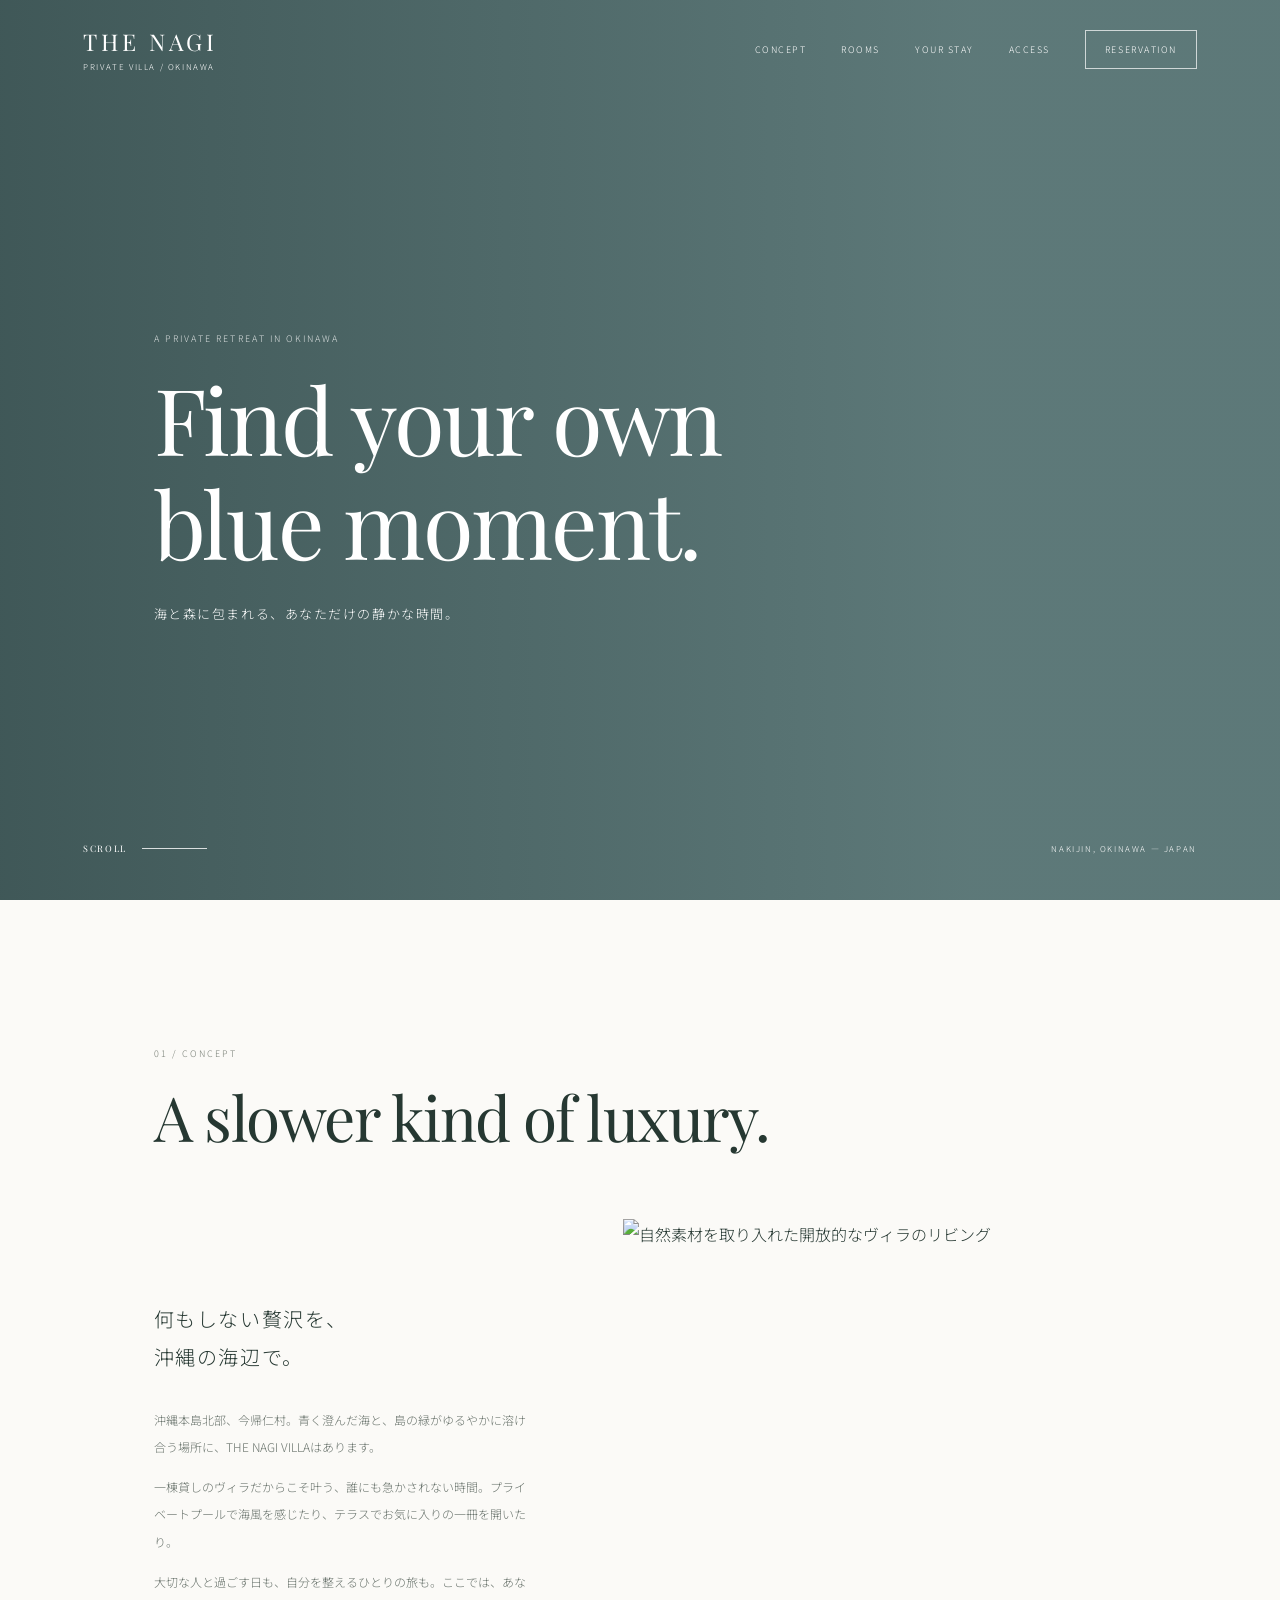
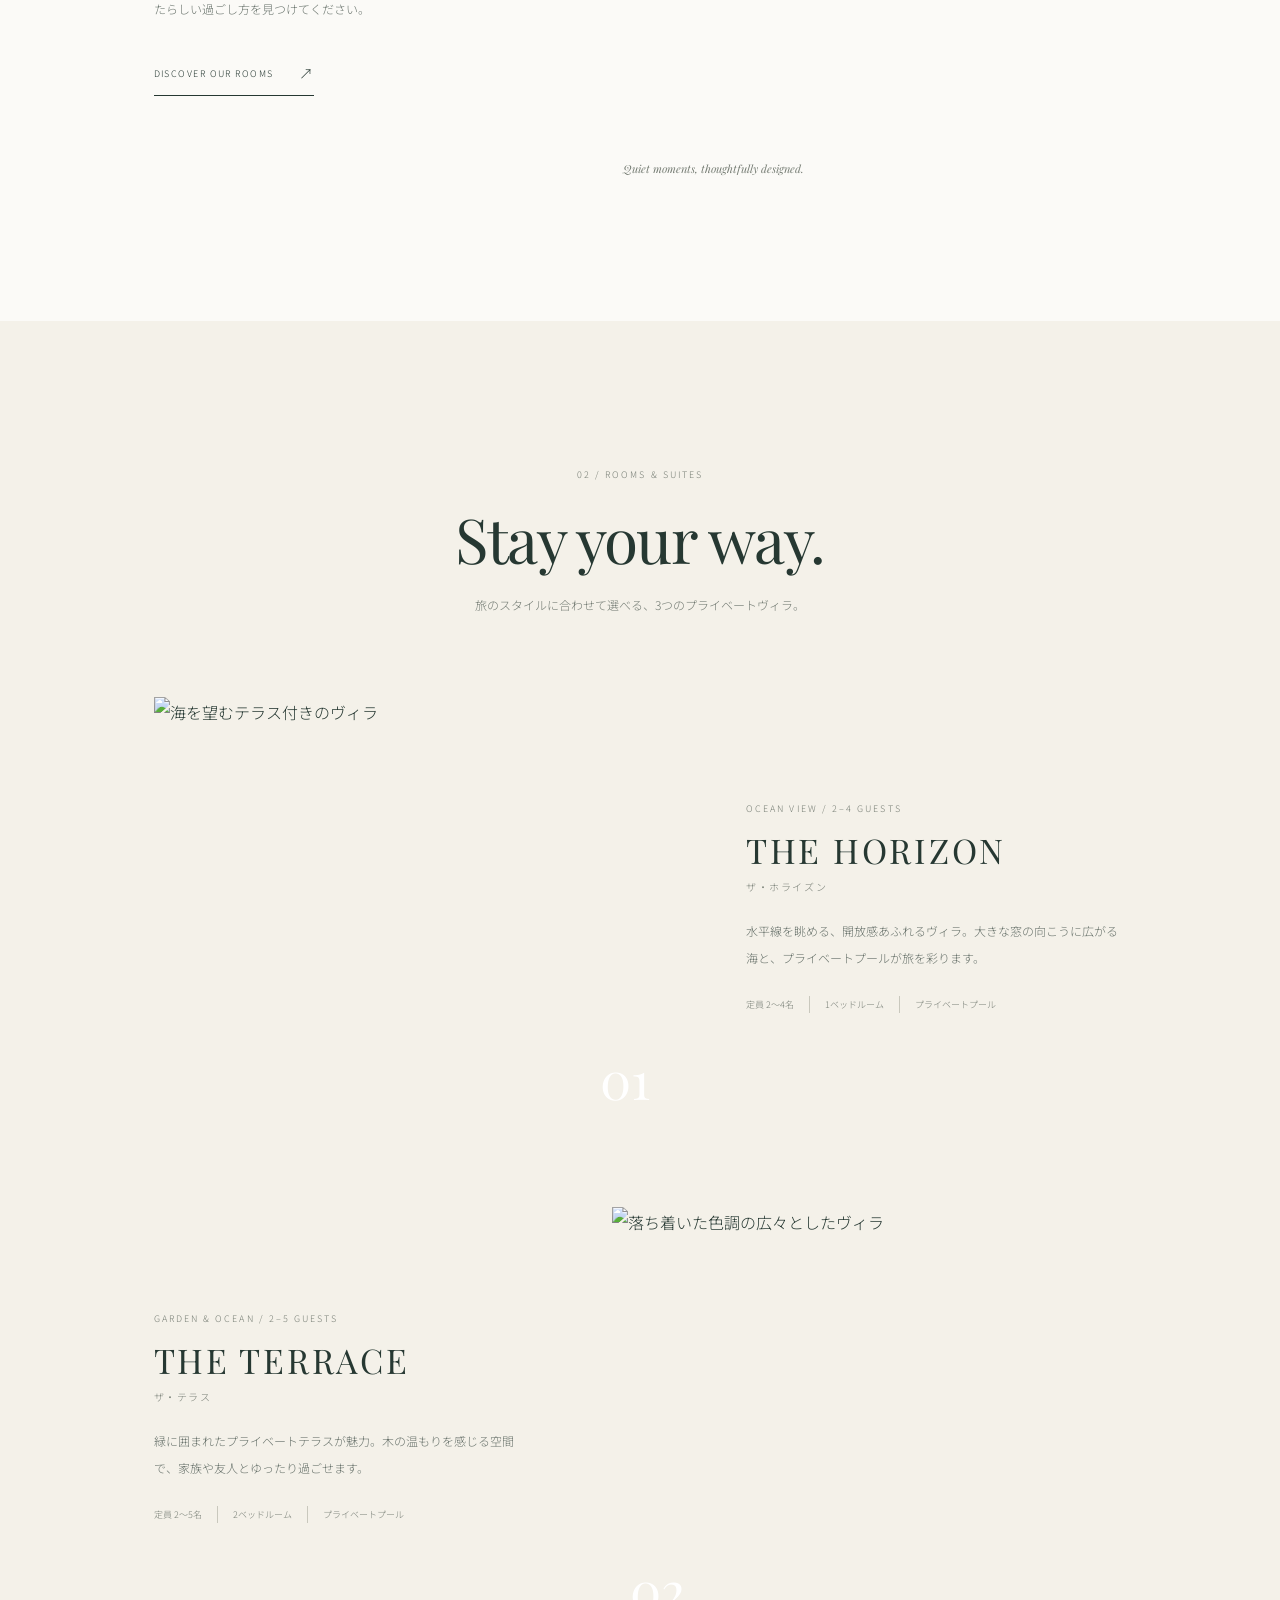
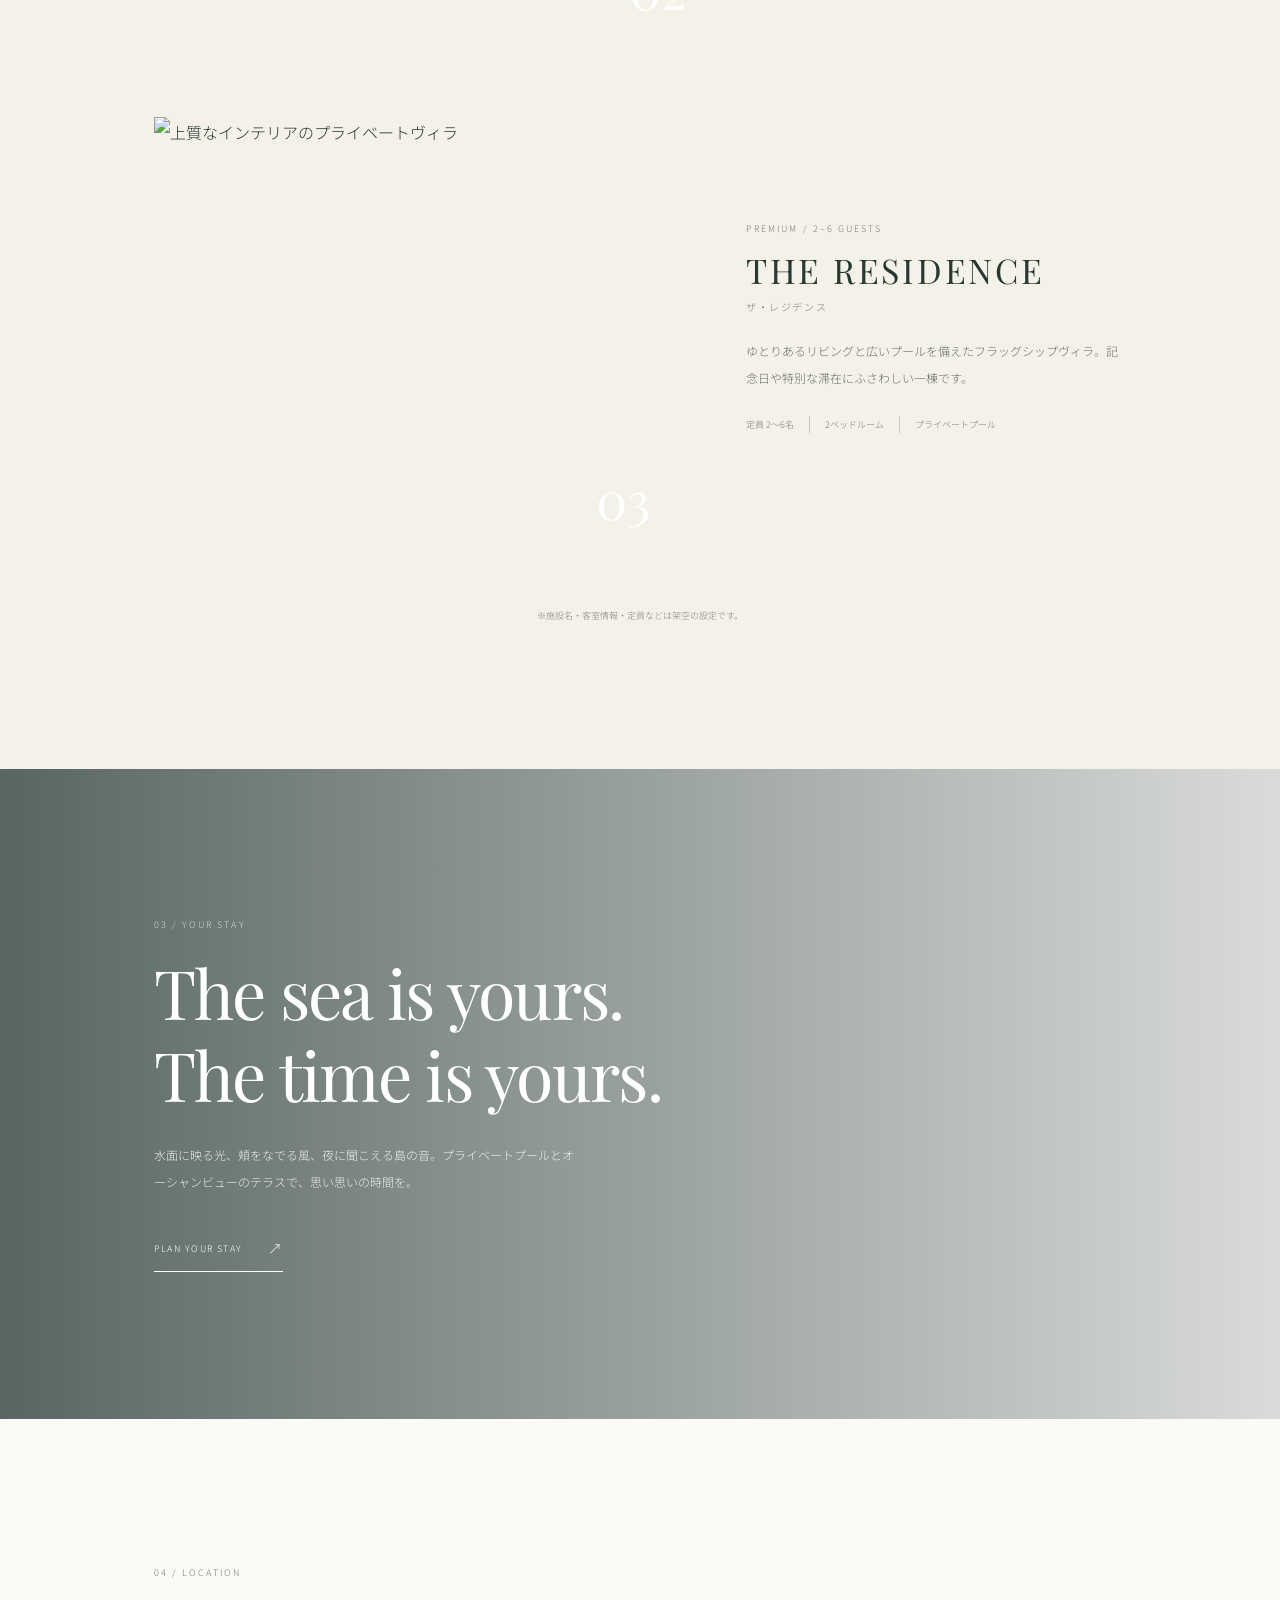
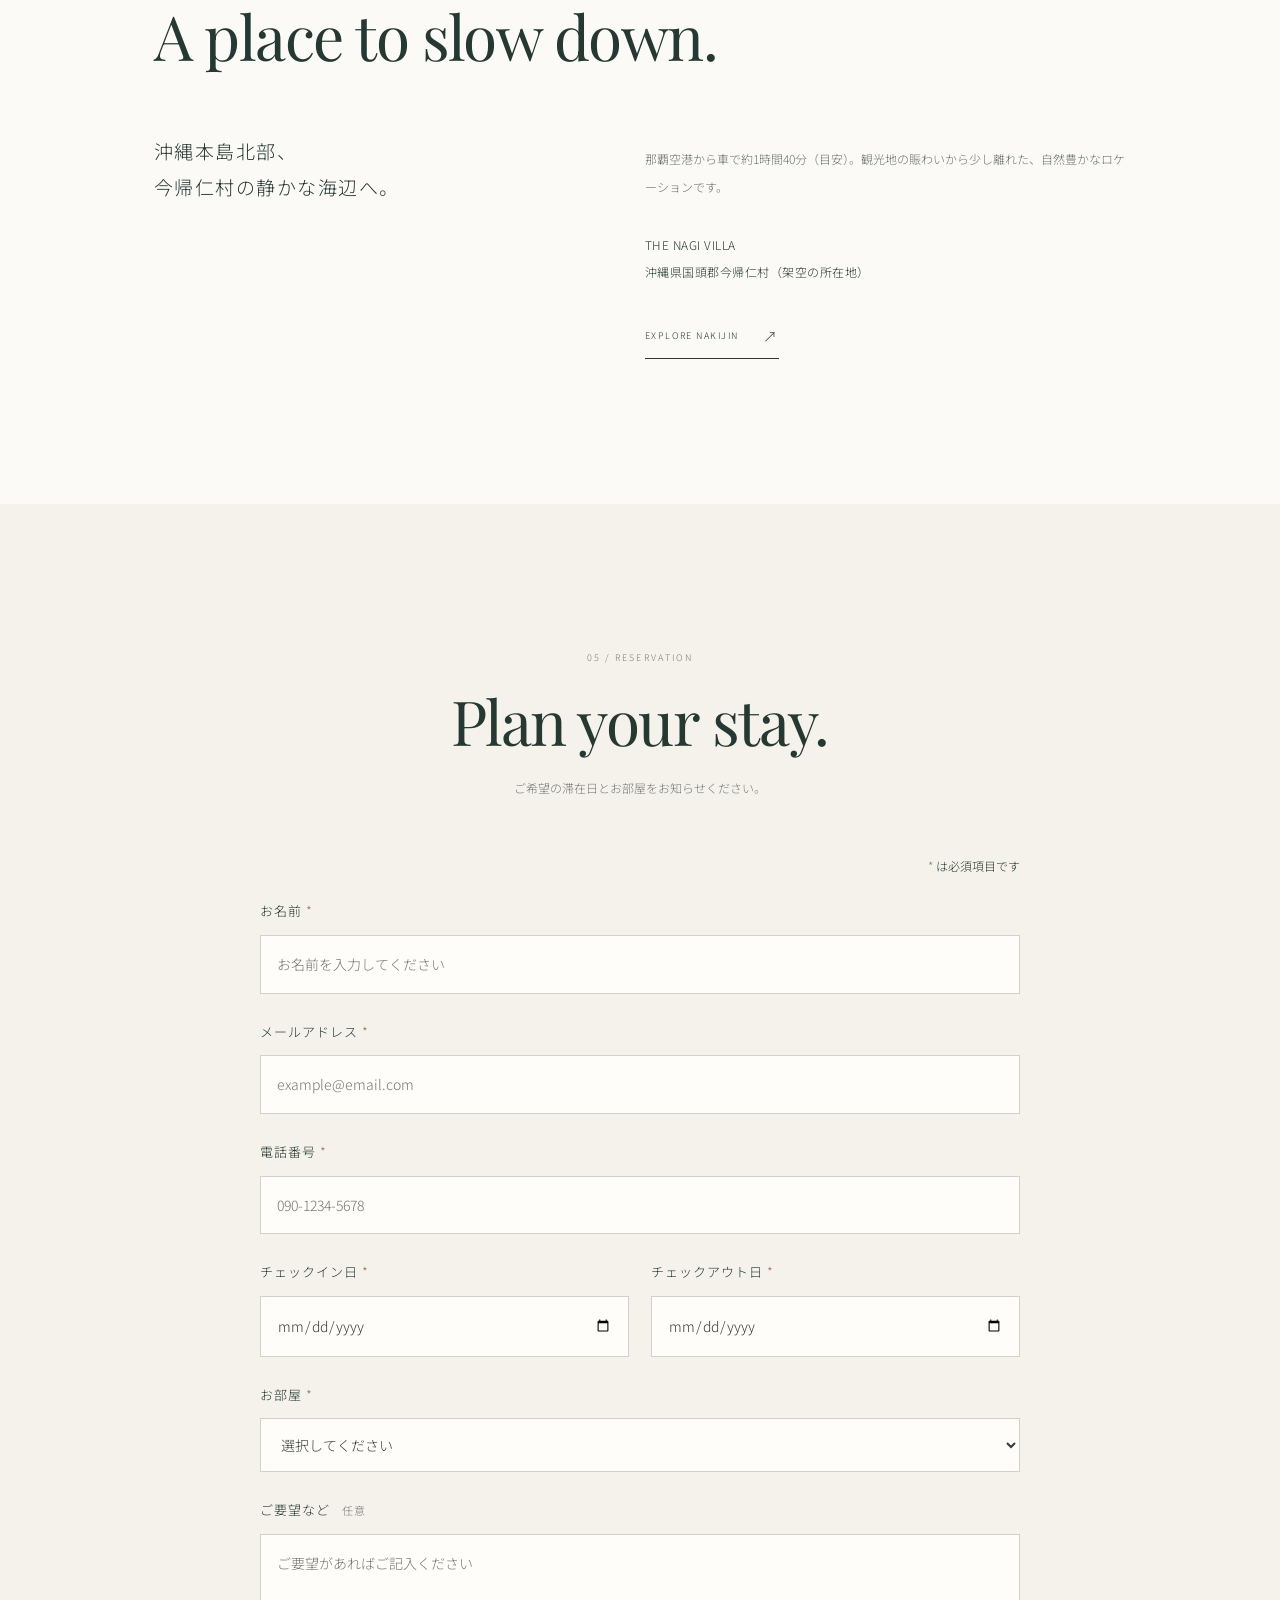
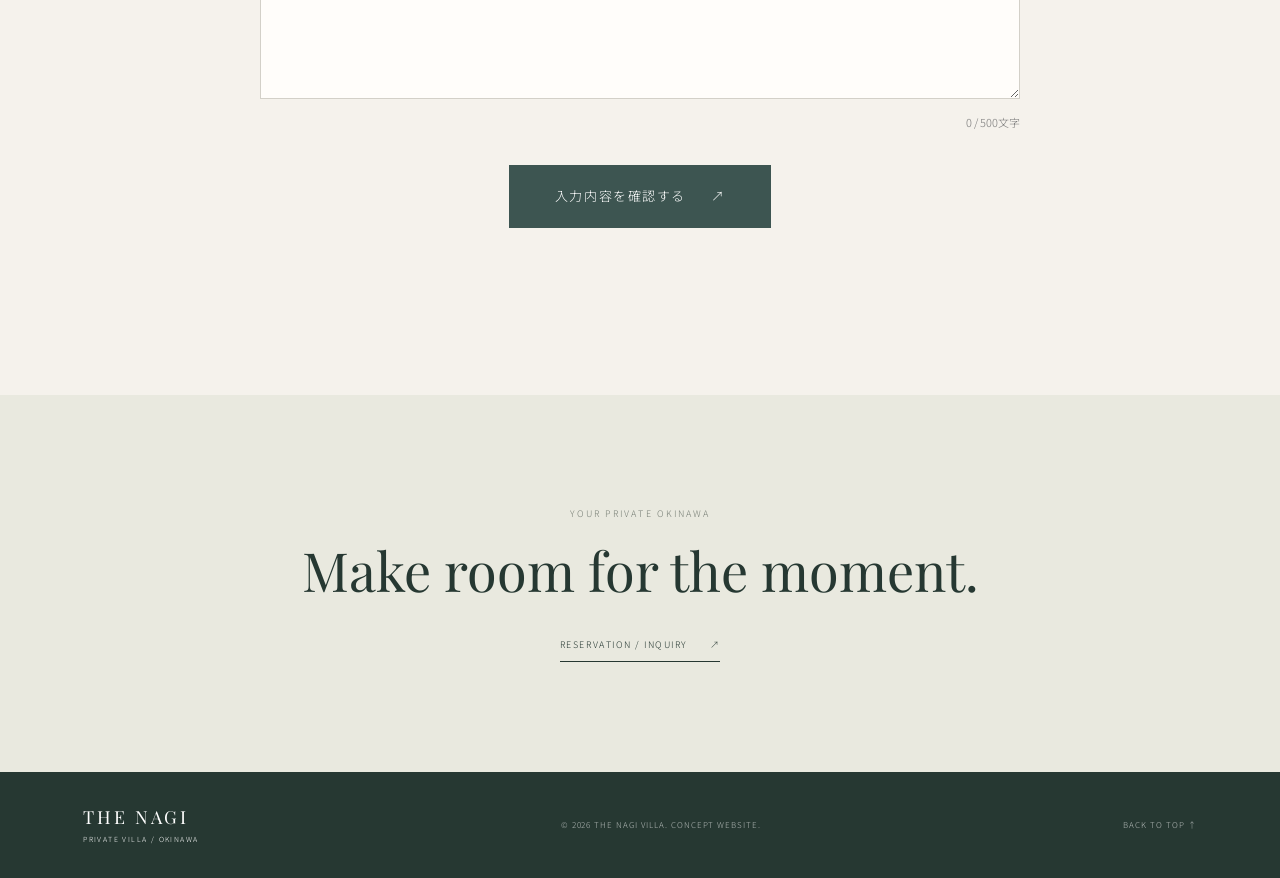
==== commit 954a4fcb: "予約フォーム追加" ====
--- a/index.html
+++ b/index.html
@@ -31,7 +31,7 @@
       <a href="#rooms">ROOMS</a>
       <a href="#stay">YOUR STAY</a>
       <a href="#access">ACCESS</a>
-      <a class="nav-reserve" href="mailto:hello@example.com">CONTACT</a>
+      <a class="nav-reserve" href="#reservation">RESERVATION</a>
     </nav>
   </header>
 
@@ -142,7 +142,7 @@
         <p class="eyebrow">03 / YOUR STAY</p>
         <h2 id="stay-title">The sea is yours.<br>The time is yours.</h2>
         <p>水面に映る光、頬をなでる風、夜に聞こえる島の音。プライベートプールとオーシャンビューのテラスで、思い思いの時間を。</p>
-        <a class="light-link" href="mailto:hello@example.com">PLAN YOUR STAY <span>↗</span></a>
+        <a class="light-link" href="#reservation">PLAN YOUR STAY <span>↗</span></a>
       </div>
     </section>
 
@@ -162,10 +162,29 @@
       </div>
     </section>
 
+    <section class="reservation section" id="reservation" aria-labelledby="reservation-title">
+      <div class="section-heading section-heading-center">
+        <p class="eyebrow">05 / RESERVATION</p>
+        <h2 id="reservation-title">Plan your stay.</h2>
+        <p class="section-intro">ご希望の滞在日とお部屋をお知らせください。</p>
+      </div>
+      <form class="reservation-form" id="reservation-form" novalidate>
+        <p class="form-required-note"><span class="required-mark">*</span> は必須項目です</p>
+        <div class="form-field"><label for="guest-name">お名前 <span class="required-mark">*</span></label><input id="guest-name" name="guestName" type="text" autocomplete="name" required placeholder="お名前を入力してください"><p class="field-error" id="guest-name-error"></p></div>
+        <div class="form-field"><label for="guest-email">メールアドレス <span class="required-mark">*</span></label><input id="guest-email" name="email" type="email" autocomplete="email" required placeholder="example@email.com"><p class="field-error" id="guest-email-error"></p></div>
+        <div class="form-field"><label for="guest-phone">電話番号 <span class="required-mark">*</span></label><input id="guest-phone" name="phone" type="text" inputmode="tel" autocomplete="tel" required placeholder="090-1234-5678"><p class="field-error" id="guest-phone-error"></p></div>
+        <div class="form-dates"><div class="form-field"><label for="checkin">チェックイン日 <span class="required-mark">*</span></label><input id="checkin" name="checkin" type="date" required><p class="field-error" id="checkin-error"></p></div><div class="form-field"><label for="checkout">チェックアウト日 <span class="required-mark">*</span></label><input id="checkout" name="checkout" type="date" required><p class="field-error" id="checkout-error"></p></div></div>
+        <div class="form-field"><label for="room-choice">お部屋 <span class="required-mark">*</span></label><select id="room-choice" name="room" required><option value="">選択してください</option><option value="THE HORIZON">THE HORIZON（ザ・ホライズン）</option><option value="THE TERRACE">THE TERRACE（ザ・テラス）</option><option value="THE RESIDENCE">THE RESIDENCE（ザ・レジデンス）</option></select><p class="field-error" id="room-choice-error"></p></div>
+        <div class="form-field"><label for="requests">ご要望など <span class="optional-mark">任意</span></label><textarea id="requests" name="requests" rows="5" maxlength="500" placeholder="ご要望があればご記入ください"></textarea><p class="character-count"><span id="requests-count">0</span> / 500文字</p></div>
+        <div class="form-actions"><button class="reservation-submit" type="submit">入力内容を確認する <span aria-hidden="true">↗</span></button></div>
+        <p class="form-feedback" id="form-feedback" role="status" aria-live="polite"></p>
+      </form>
+    </section>
+
     <section class="closing">
       <p class="eyebrow">YOUR PRIVATE OKINAWA</p>
       <p>Make room for the moment.</p>
-      <a href="mailto:hello@example.com">CONTACT / INQUIRY <span>↗</span></a>
+      <a href="#reservation">RESERVATION / INQUIRY <span>↗</span></a>
     </section>
   </main>
 
--- a/css/style.css
+++ b/css/style.css
@@ -661,4 +661,27 @@
   .closing {
     padding: 85px 18px;
   }
-}+}
+
+/* Reservation form */
+.reservation { background: #f5f2ec; }
+.reservation-form { max-width: 760px; margin: 55px auto 0; }
+.form-required-note { text-align: right; font-size: 12px; margin-bottom: 22px; }
+.required-mark { color: #a76f56; }
+.form-field { margin-bottom: 26px; }
+.form-field label { display: block; margin-bottom: 11px; font-size: 13px; letter-spacing: .08em; }
+.form-field input, .form-field select, .form-field textarea { box-sizing: border-box; width: 100%; padding: 15px 16px; border: 1px solid #d3d0c8; border-radius: 0; background: #fffdfa; color: #343a3a; font: inherit; font-size: 14px; outline-offset: 3px; }
+.form-field input:focus, .form-field select:focus, .form-field textarea:focus { border-color: #7d8e87; }
+.form-field textarea { resize: vertical; min-height: 130px; }
+.form-field [aria-invalid="true"] { border-color: #a65345; }
+.form-dates { display: grid; grid-template-columns: 1fr 1fr; gap: 22px; }
+.optional-mark { color: #777; font-size: 11px; margin-left: 8px; }
+.field-error { min-height: 0; margin: 6px 0 0; color: #a13f35; font-size: 12px; }
+.field-error:empty { display: none; }
+.character-count { text-align: right; font-size: 11px; color: #777; margin-top: 5px; }
+.form-actions { text-align: center; margin-top: 32px; }
+.reservation-submit { padding: 18px 45px; border: 1px solid #3d5551; background: #3d5551; color: #fff; cursor: pointer; letter-spacing: .12em; font: inherit; font-size: 13px; transition: background .2s; }
+.reservation-submit:hover { background: #293d39; }
+.reservation-submit span { margin-left: 20px; }
+.form-feedback { text-align: center; margin-top: 22px; line-height: 1.9; font-size: 13px; }
+@media (max-width: 600px) { .reservation-form { margin-top: 35px; } .form-dates { grid-template-columns: 1fr; gap: 0; } .reservation-submit { width: 100%; padding: 18px 15px; } }
